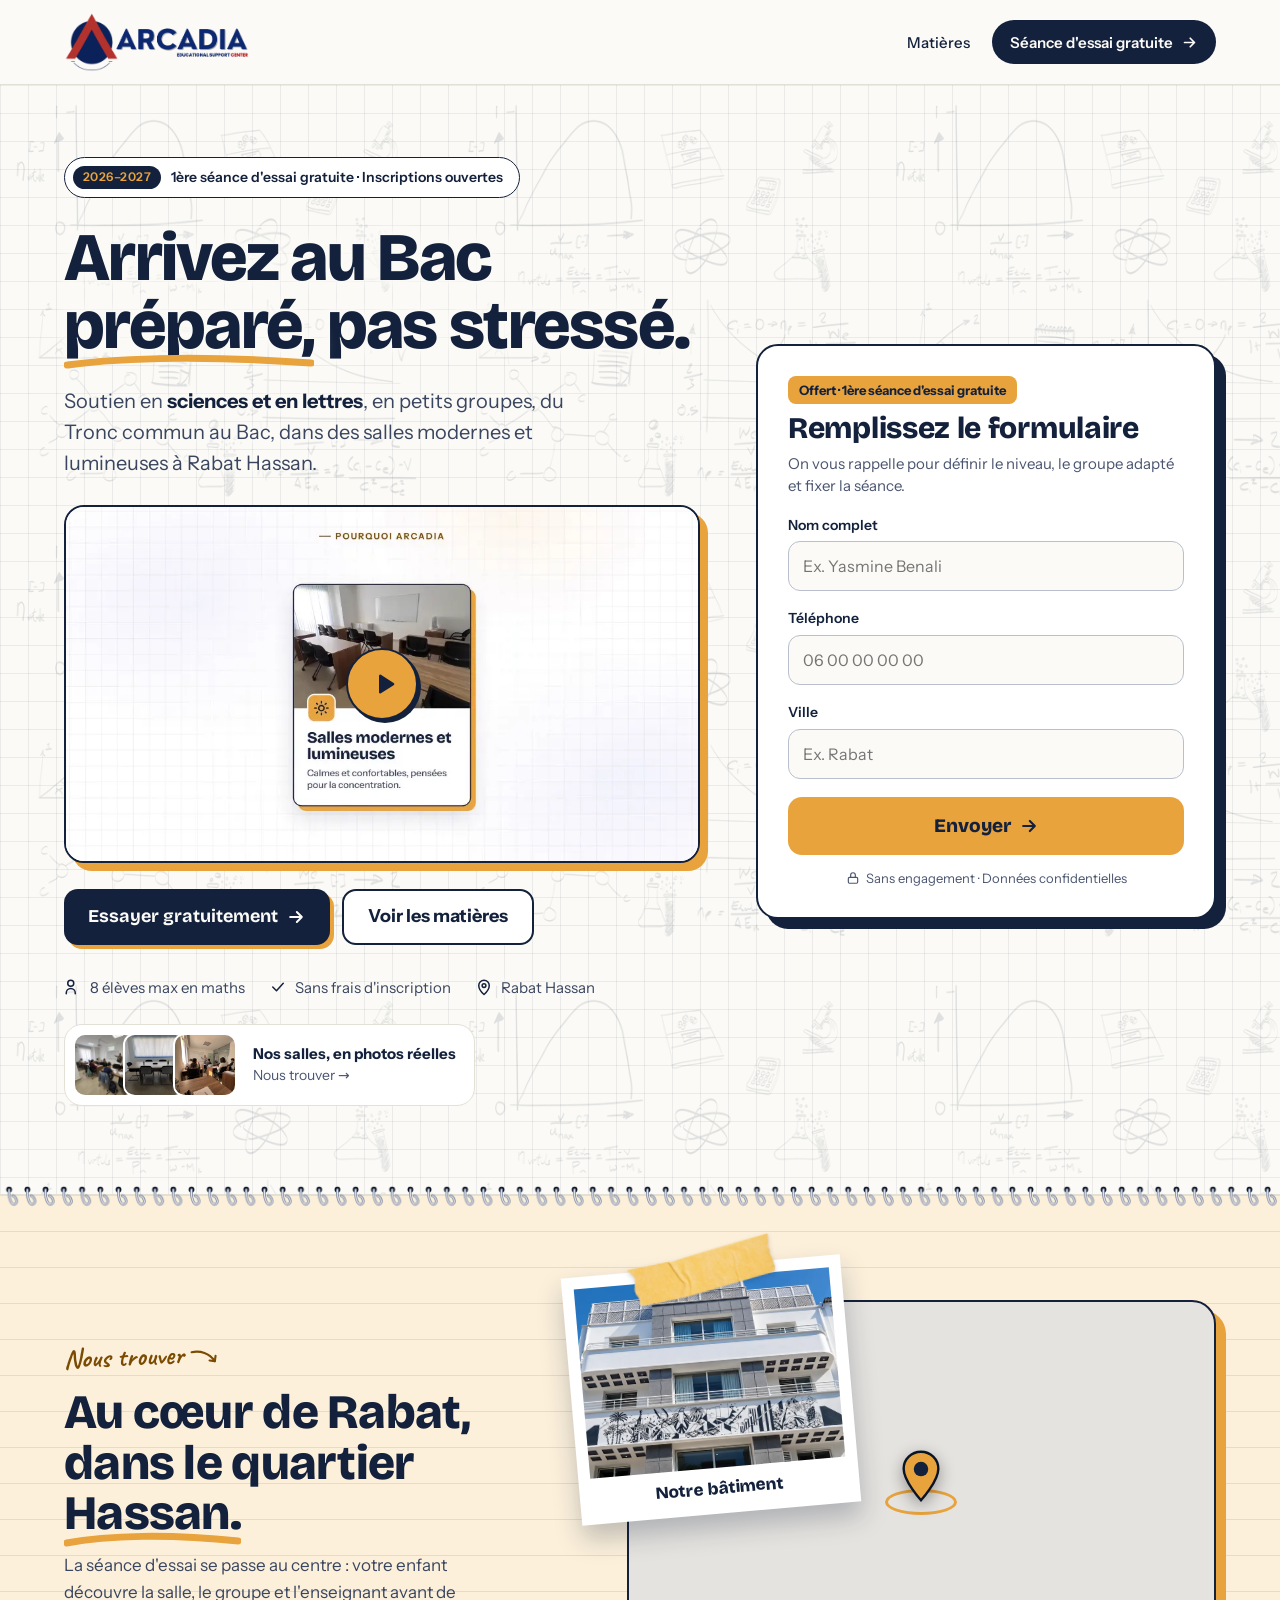
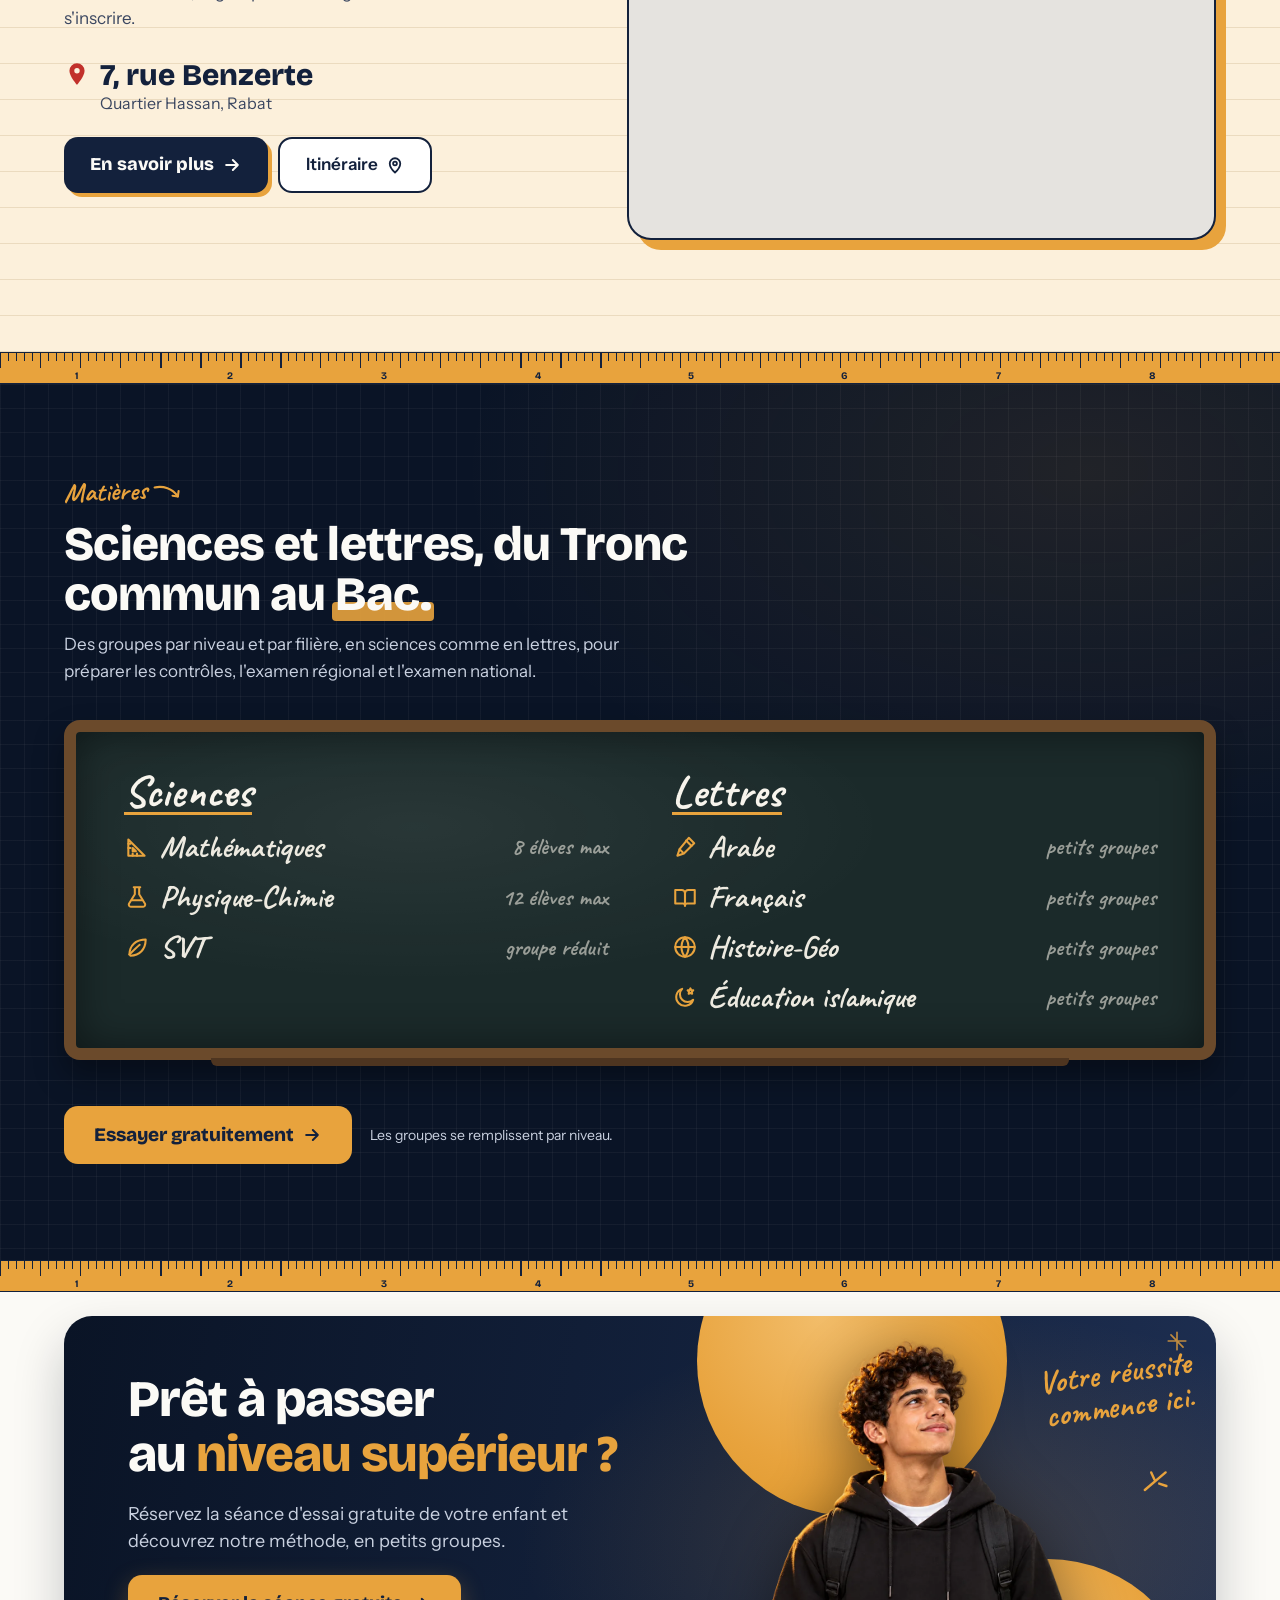
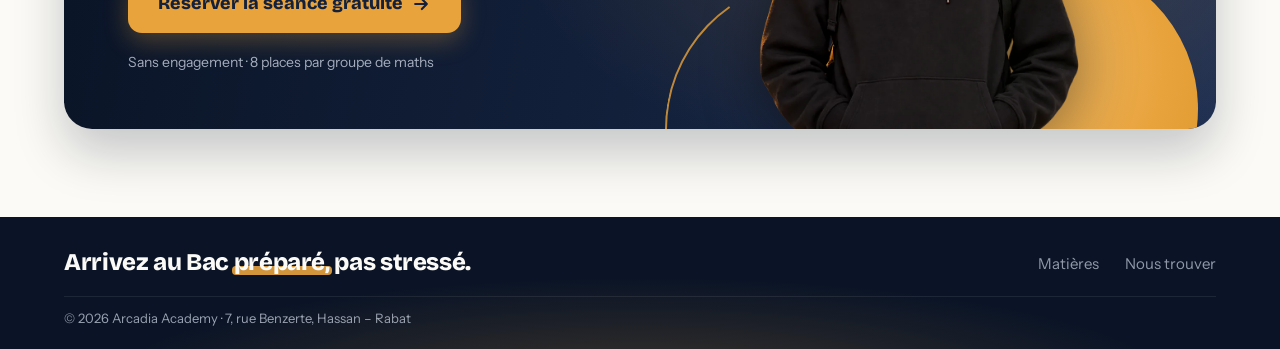
==== bac/index.html @ af4599b1 "Arcadia Academy landing pages (V1–V4 + merci), Coolify-ready - Static pages served by nginx (Dockerf" ====
<!DOCTYPE html>
<html lang="fr" data-version="v3">
<head>
<meta charset="utf-8">
<!-- GÉNÉRÉ par scripts/build-versions.cjs à partir de index.html — ne pas modifier ce fichier à la main. -->
<meta name="robots" content="noindex, follow">
<meta name="viewport" content="width=device-width, initial-scale=1, viewport-fit=cover">
<title>1ère séance d'essai gratuite – Arcadia Academy, soutien scolaire à Rabat Hassan · Bac</title>
<meta name="description" content="Maths, Physique-Chimie et SVT en petits groupes (8 élèves max en maths) dans des salles modernes à Rabat Hassan. Tronc commun, 1ère et 2ème Bac, sciences et lettres. Sans frais d'inscription. 1ère séance d'essai gratuite.">
<meta name="theme-color" content="#13213C">
<meta property="og:type" content="website">
<meta property="og:locale" content="fr_MA">
<meta property="og:site_name" content="Arcadia Academy">
<meta property="og:title" content="Arrivez au Bac préparé, pas stressé – Arcadia Academy Rabat">
<meta property="og:description" content="Petits groupes (8 élèves max en maths, 12 en physique), salles modernes et lumineuses, sans frais d'inscription. 1ère séance d'essai gratuite.">
<link rel="icon" type="image/png" sizes="32x32" href="../assets/img/favicon-32.png">
<link rel="icon" type="image/png" sizes="64x64" href="../assets/img/favicon.png">
<link rel="apple-touch-icon" href="../assets/img/apple-touch-icon.png">
<!-- Polices auto-hébergées (assets/fonts) : préchargées pour éviter le changement de police au premier affichage. -->
<link rel="preload" href="../assets/fonts/bricolage-grotesque.woff2" as="font" type="font/woff2" crossorigin>
<link rel="preload" href="../assets/fonts/instrument-sans.woff2" as="font" type="font/woff2" crossorigin>
<link rel="preconnect" href="https://connect.facebook.net">
<link rel="stylesheet" href="../assets/styles.css?v=0d6e765c">
<script src="../assets/config.js"></script>
<script src="../assets/tracking.js?v=a8ee02d3"></script>
</head>
<body class="has-sticky">
<!-- Meta Pixel (sans JavaScript) — le pixel JS est chargé par assets/tracking.js -->
<noscript><img height="1" width="1" style="display:none" alt="" src="https://www.facebook.com/tr?id=1120152330417815&amp;ev=PageView&amp;noscript=1"></noscript>

<!-- TOP BAR -->
<header class="site-header">
  <div class="container">
    <a class="brand" href="#top" aria-label="Arcadia Academy – haut de page">
      <img class="brand-lockup" src="../assets/img/logo-arcadia-esc.webp" alt="Arcadia – Educational Support Center" width="437" height="142" fetchpriority="high">
    </a>
    <nav class="site-nav" aria-label="Sections">
      <a class="nav-link" href="#matieres">Matières</a>
      <a class="nav-cta" href="#inscription">
        <span class="d-only">Séance d'essai gratuite</span><span class="m-only">Essai gratuit</span>
        <svg class="d-only" aria-hidden="true" width="17" height="17" viewBox="0 0 24 24" fill="none" stroke="currentColor" stroke-width="2.4" stroke-linecap="round" stroke-linejoin="round"><path d="M5 12h14M13 6l6 6-6 6"/></svg>
      </a>
    </nav>
  </div>
</header>

<main id="top">

<!-- HERO -->
<section class="hero grid-paper">

  <div class="container hero-inner">
    <div class="hero-copy">
      <span class="pill">
        <span class="pill-tag"><span class="d-only">2026–2027</span><span class="m-only">2026–27</span></span>
        <span>1ère séance d'essai gratuite<span class="d-only"> · Inscriptions ouvertes</span></span>
      </span>
      <h1>Arrivez au Bac <span class="underline">préparé,<svg aria-hidden="true" viewBox="0 0 200 16" preserveAspectRatio="none"><path d="M3 11 C 50 3, 120 2, 197 9" fill="none" stroke="#E8A33D" stroke-width="7" stroke-linecap="round"/></svg></span> <span class="nowrap">pas stressé.</span></h1>
      <p class="hero-lead"><span class="d-only">Soutien en <strong>sciences et en lettres</strong>, en petits groupes, du Tronc commun au Bac, dans des salles modernes et lumineuses à Rabat Hassan.</span><span class="m-only"><strong>Sciences et lettres</strong> en petits groupes, du Tronc commun au Bac, dans des salles modernes à Rabat Hassan.</span></p>

      <!-- VIDÉO DE PRÉSENTATION (VSL) — hébergée sur Wistia (média 93szc98pp0), suivi dans assets/video.js -->
      <!-- Aperçu léger : le lecteur Wistia ne se charge qu'après le chargement de la page ou au clic (assets/video.js). -->
      <div id="video" class="vsl-frame" data-wistia="93szc98pp0">
        <button type="button" class="vsl-facade" aria-label="Lire la vidéo de présentation">
          <img src="../assets/img/video-poster.webp" alt="" width="960" height="540" fetchpriority="high" decoding="async">
          <span class="vsl-play" aria-hidden="true"><svg width="30" height="30" viewBox="0 0 24 24" fill="currentColor"><path d="M8 5.5v13a1 1 0 0 0 1.5.9l10.2-6.5a1 1 0 0 0 0-1.8L9.5 4.6A1 1 0 0 0 8 5.5z"/></svg></span>
        </button>
      </div>

      <div class="hero-ctas">
        <a class="btn btn-navy" href="#inscription">Essayer gratuitement
          <svg aria-hidden="true" width="20" height="20" viewBox="0 0 24 24" fill="none" stroke="currentColor" stroke-width="2.4" stroke-linecap="round" stroke-linejoin="round"><path d="M5 12h14M13 6l6 6-6 6"/></svg>
        </a>
        <a class="btn btn-outline" href="#matieres">Voir les matières</a>
      </div>

      <div class="hero-meta d-only">
        <span><svg aria-hidden="true" width="18" height="18" viewBox="0 0 24 24" fill="none" stroke="#13213C" stroke-width="2" stroke-linecap="round" stroke-linejoin="round"><circle cx="9" cy="7" r="4"/><path d="M3 21v-1a6 6 0 0 1 12 0v1"/></svg><span>8 élèves max en maths</span></span>
        <span><svg aria-hidden="true" width="18" height="18" viewBox="0 0 24 24" fill="none" stroke="#13213C" stroke-width="2" stroke-linecap="round" stroke-linejoin="round"><path d="m5 12 5 5 9-10"/></svg>Sans frais d'inscription</span>
        <span><svg aria-hidden="true" width="18" height="18" viewBox="0 0 24 24" fill="none" stroke="#13213C" stroke-width="2" stroke-linecap="round" stroke-linejoin="round"><path d="M12 22s-7-6.2-7-12a7 7 0 0 1 14 0c0 5.8-7 12-7 12z"/><circle cx="12" cy="10" r="2.5"/></svg>Rabat Hassan</span>
      </div>

      <a class="hero-photos d-only" href="#adresse">
        <span class="hero-photos-row" aria-hidden="true">
          <img src="../assets/img/cours-tableau.webp" alt="" width="1024" height="1024" loading="lazy" decoding="async">
          <img src="../assets/img/salle-petit-groupe.webp" alt="" width="800" height="800" loading="lazy" decoding="async">
          <img src="../assets/img/cours-classe.webp" alt="" width="800" height="800" loading="lazy" decoding="async">
        </span>
        <span class="hero-photos-copy"><strong>Nos salles, en photos réelles</strong><span>Nous trouver →</span></span>
      </a>
    </div>

    <!-- FORM CARD -->
    <div id="inscription" class="form-card">
      <form class="lead-form" data-lead-form="hero" novalidate>
        <!-- ÉTAPE 1 — envoi webhook statut "partiel" -->
        <div class="form-step" data-step="1">
          <div class="form-head">
            <span class="offer-tag">Offert · 1ère séance d'essai gratuite</span>
            <h2>Remplissez le formulaire</h2>
            <p class="d-only">On vous rappelle pour définir le niveau, le groupe adapté et fixer la séance.</p>
          </div>

          <div class="field">
            <label for="f-nom">Nom complet</label>
            <input id="f-nom" name="nom" type="text" autocomplete="name" placeholder="Ex. Yasmine Benali" required aria-describedby="f-nom-err">
            <span class="field-error" id="f-nom-err" role="alert"></span>
          </div>
          <div class="field">
            <label for="f-tel">Téléphone</label>
            <input id="f-tel" name="telephone" type="tel" inputmode="tel" autocomplete="tel" placeholder="06 00 00 00 00" required aria-describedby="f-tel-err">
            <span class="field-error" id="f-tel-err" role="alert"></span>
          </div>
          <div class="field">
            <label for="f-ville">Ville</label>
            <input id="f-ville" name="ville" type="text" autocomplete="address-level2" list="villes" placeholder="Ex. Rabat" required aria-describedby="f-ville-err">
            <datalist id="villes"><option value="Rabat"><option value="Salé"><option value="Témara"><option value="Skhirat"><option value="Kénitra"></datalist>
            <span class="field-error" id="f-ville-err" role="alert"></span>
          </div>

          <div class="hp" aria-hidden="true">
            <label for="f-website">Ne pas remplir</label>
            <input id="f-website" name="website" type="text" tabindex="-1" autocomplete="off">
          </div>
        </div>

        <!-- ÉTAPE 2 — envoi webhook statut "total" puis page merci.
             Niveau → Filière (liste dans assets/form.js, FILIERES) → Matières. -->
        <div class="form-step" data-step="2" hidden>
          <div class="form-head">
            <div class="form-progress" aria-hidden="true"><span></span></div>
            <span class="offer-tag">Dernière étape</span>
            <h2 class="step2-title" tabindex="-1">Presque fini, <span data-lead-prenom></span>&nbsp;!</h2>
            <p>Niveau, filière et matières : on vous propose le bon groupe.</p>
          </div>

          <fieldset class="field">
            <legend>Niveau</legend>
            <div class="options">
              <label><input type="radio" name="niveau" value="T.Commun"><span>T.Commun</span></label>
              <label><input type="radio" name="niveau" value="1 Bac"><span>1 Bac</span></label>
              <label><input type="radio" name="niveau" value="2 Bac"><span>2 Bac</span></label>
              <label><input type="radio" name="niveau" value="Autre"><span>Autre</span></label>
            </div>
            <span class="field-error" data-error-for="niveau" role="alert"></span>
          </fieldset>

          <fieldset class="field" data-filiere-field hidden>
            <legend>Filière</legend>
            <div class="options" data-filieres></div>
            <span class="field-error" data-error-for="filiere" role="alert"></span>
          </fieldset>

          <fieldset class="field" data-matieres-field hidden>
            <legend>Matières d'intérêt <span class="legend-hint">(plusieurs choix possibles)</span></legend>
            <div class="savings" aria-live="polite">
              <p class="savings-t">Réduction<b aria-hidden="true"></b><span data-savings-label>Choisissez :</span></p>
              <div class="savings-bar" aria-hidden="true"><i></i><i></i><i></i><i></i></div>
              <p class="savings-hint" data-savings-hint>Plus vous choisissez de matières, plus la réduction est grande.</p>
            </div>
            <span class="chips-group">Matières scientifiques</span>
            <div class="subject-list">
              <label class="subject-row"><input type="checkbox" name="matieres" value="Mathématiques" data-cat="sci"><span class="subject-ico" style="--c:#3557C9"><svg aria-hidden="true" focusable="false"xmlns="http://www.w3.org/2000/svg"width="20"height="20"viewBox="0 0 24 24"fill="none"stroke="currentColor"stroke-width="1.8"stroke-linecap="round"stroke-linejoin="round"><path stroke="none" d="M0 0h24v24H0z" fill="none"/><path d="M3 19a2 2 0 0 0 2 2c2 0 2 -4 3 -9s1 -9 3 -9a2 2 0 0 1 2 2" /><path d="M5 12h6" /><path d="M15 12l6 6" /><path d="M15 18l6 -6" /></svg></span><span class="subject-name">Mathématiques</span><span class="subject-box" aria-hidden="true"></span></label>
              <label class="subject-row"><input type="checkbox" name="matieres" value="Physique-chimie" data-cat="sci"><span class="subject-ico" style="--c:#C27612"><svg aria-hidden="true" focusable="false"xmlns="http://www.w3.org/2000/svg"width="20"height="20"viewBox="0 0 24 24"fill="none"stroke="currentColor"stroke-width="1.8"stroke-linecap="round"stroke-linejoin="round"><path stroke="none" d="M0 0h24v24H0z" fill="none"/><path d="M12 12v.01" /><path d="M19.071 4.929c-1.562 -1.562 -6 .337 -9.9 4.243c-3.905 3.905 -5.804 8.337 -4.242 9.9c1.562 1.561 6 -.338 9.9 -4.244c3.905 -3.905 5.804 -8.337 4.242 -9.9" /><path d="M4.929 4.929c-1.562 1.562 .337 6 4.243 9.9c3.905 3.905 8.337 5.804 9.9 4.242c1.561 -1.562 -.338 -6 -4.244 -9.9c-3.905 -3.905 -8.337 -5.804 -9.9 -4.242" /></svg></span><span class="subject-name">Physique-chimie</span><span class="subject-box" aria-hidden="true"></span></label>
              <label class="subject-row"><input type="checkbox" name="matieres" value="SVT" data-cat="sci"><span class="subject-ico" style="--c:#2C7A4B"><svg aria-hidden="true" focusable="false"xmlns="http://www.w3.org/2000/svg"width="20"height="20"viewBox="0 0 24 24"fill="none"stroke="currentColor"stroke-width="1.8"stroke-linecap="round"stroke-linejoin="round"><path stroke="none" d="M0 0h24v24H0z" fill="none"/><path d="M5 21h14" /><path d="M6 18h2" /><path d="M7 18v3" /><path d="M9 11l3 3l6 -6l-3 -3z" /><path d="M10.5 12.5l-1.5 1.5" /><path d="M17 3l3 3" /><path d="M12 21a6 6 0 0 0 3.715 -10.712" /></svg></span><span class="subject-name">SVT</span><span class="subject-box" aria-hidden="true"></span></label>
            </div>
            <span class="chips-group">Matières littéraires</span>
            <div class="subject-list">
              <label class="subject-row"><input type="checkbox" name="matieres" value="Arabe" data-cat="lit"><span class="subject-ico" style="--c:#8A4FB0"><svg aria-hidden="true" focusable="false"xmlns="http://www.w3.org/2000/svg"width="20"height="20"viewBox="0 0 24 24"fill="none"stroke="currentColor"stroke-width="1.8"stroke-linecap="round"stroke-linejoin="round"><path stroke="none" d="M0 0h24v24H0z" fill="none"/><path d="M3 19a9 9 0 0 1 9 0a9 9 0 0 1 9 0" /><path d="M3 6a9 9 0 0 1 9 0a9 9 0 0 1 9 0" /><path d="M3 6l0 13" /><path d="M12 6l0 13" /><path d="M21 6l0 13" /></svg></span><span class="subject-name">Arabe</span><span class="subject-box" aria-hidden="true"></span></label>
              <label class="subject-row"><input type="checkbox" name="matieres" value="Français" data-cat="lit"><span class="subject-ico" style="--c:#4E56C2"><svg aria-hidden="true" focusable="false"xmlns="http://www.w3.org/2000/svg"width="20"height="20"viewBox="0 0 24 24"fill="none"stroke="currentColor"stroke-width="1.8"stroke-linecap="round"stroke-linejoin="round"><path stroke="none" d="M0 0h24v24H0z" fill="none"/><path d="M6 10h2a2 2 0 0 1 2 2v5h-3a2 2 0 1 1 0 -4h3" /><path d="M14 7v10" /><path d="M14 10m0 2a2 2 0 0 1 2 -2h1a2 2 0 0 1 2 2v3a2 2 0 0 1 -2 2h-1a2 2 0 0 1 -2 -2z" /></svg></span><span class="subject-name">Français</span><span class="subject-box" aria-hidden="true"></span></label>
              <label class="subject-row"><input type="checkbox" name="matieres" value="Histoire-Géographie" data-cat="lit"><span class="subject-ico" style="--c:#B4532F"><svg aria-hidden="true" focusable="false"xmlns="http://www.w3.org/2000/svg"width="20"height="20"viewBox="0 0 24 24"fill="none"stroke="currentColor"stroke-width="1.8"stroke-linecap="round"stroke-linejoin="round"><path stroke="none" d="M0 0h24v24H0z" fill="none"/><path d="M3 12a9 9 0 1 0 18 0a9 9 0 0 0 -18 0" /><path d="M3.6 9h16.8" /><path d="M3.6 15h16.8" /><path d="M11.5 3a17 17 0 0 0 0 18" /><path d="M12.5 3a17 17 0 0 1 0 18" /></svg></span><span class="subject-name">Histoire-Géographie</span><span class="subject-box" aria-hidden="true"></span></label>
              <label class="subject-row"><input type="checkbox" name="matieres" value="Éducation islamique" data-cat="lit"><span class="subject-ico" style="--c:#1F7A70"><svg aria-hidden="true" focusable="false"xmlns="http://www.w3.org/2000/svg"width="20"height="20"viewBox="0 0 24 24"fill="none"stroke="currentColor"stroke-width="1.8"stroke-linecap="round"stroke-linejoin="round"><path stroke="none" d="M0 0h24v24H0z" fill="none"/><path d="M3 21h7v-2a2 2 0 1 1 4 0v2h7" /><path d="M4 21v-10" /><path d="M20 21v-10" /><path d="M4 16h3v-3h10v3h3" /><path d="M17 13a5 5 0 0 0 -10 0" /><path d="M21 10.5c0 -.329 -.077 -.653 -.224 -.947l-.776 -1.553l-.776 1.553a2.118 2.118 0 0 0 -.224 .947a.5 .5 0 0 0 .5 .5h1a.5 .5 0 0 0 .5 -.5z" /><path d="M5 10.5c0 -.329 -.077 -.653 -.224 -.947l-.776 -1.553l-.776 1.553a2.118 2.118 0 0 0 -.224 .947a.5 .5 0 0 0 .5 .5h1a.5 .5 0 0 0 .5 -.5z" /><path d="M12 2a2 2 0 1 0 2 2" /><path d="M12 6v2" /></svg></span><span class="subject-name">Éducation islamique</span><span class="subject-box" aria-hidden="true"></span></label>
            </div>
            <span class="field-error" data-error-for="matieres" role="alert"></span>
          </fieldset>
        </div>

        <div class="form-alert" role="alert" hidden>
          <p class="form-alert-msg"></p>
        </div>

        <button type="submit" class="btn btn-accent form-submit"><span class="form-submit-label">Envoyer</span>
          <svg class="arrow" aria-hidden="true" width="20" height="20" viewBox="0 0 24 24" fill="none" stroke="currentColor" stroke-width="2.6" stroke-linecap="round" stroke-linejoin="round"><path d="M5 12h14M13 6l6 6-6 6"/></svg>
          <span class="spinner" aria-hidden="true"></span>
        </button>
        <p class="form-note"><svg aria-hidden="true" width="14" height="14" viewBox="0 0 24 24" fill="none" stroke="currentColor" stroke-width="2" stroke-linecap="round" stroke-linejoin="round"><rect x="4" y="11" width="16" height="10" rx="2"/><path d="M8 11V7a4 4 0 0 1 8 0v4"/></svg>Sans engagement · Données confidentielles</p>
        <button type="button" class="form-back" hidden>← Modifier mes informations</button>
      </form>
    </div>
  </div>
</section>

<!-- SÉPARATEUR — reliure de cahier à spirale, à cheval entre le hero et les chiffres -->
<div class="spiral-sep" aria-hidden="true">
  <svg viewBox="0 0 1440 28" preserveAspectRatio="xMinYMid slice" focusable="false">
    <defs>
      <pattern id="spiral-ring" width="48" height="72" patternUnits="userSpaceOnUse" patternTransform="scale(.38)">
        <circle cx="24" cy="20" r="7.5" fill="#0A1426"/>
        <path d="M24 20 C 22 44, 30 62, 40 58 C 47 55, 44 40, 34 36" fill="none" stroke="#7D879C" stroke-width="7" stroke-linecap="round"/>
        <path d="M24 20 C 22 44, 30 62, 40 58 C 47 55, 44 40, 34 36" fill="none" stroke="#E3E6EE" stroke-width="2.6" stroke-linecap="round"/>
      </pattern>
    </defs>
    <rect width="1440" height="28" fill="url(#spiral-ring)"/>
  </svg>
</div>

<!-- NOUS TROUVER — carte (non cliquable) + photo du bâtiment en polaroid scotché, après le carrousel -->
<section id="adresse" class="find find-lined" aria-labelledby="find-title">
  <div class="container find-inner">
    <div class="find-head">
      <span class="eyebrow">Nous trouver</span>
      <h2 id="find-title" class="section-title">Au cœur de Rabat, dans le quartier <span class="underline">Hassan.<svg aria-hidden="true" viewBox="0 0 200 16" preserveAspectRatio="none"><path d="M3 11 C 50 3, 120 2, 197 9" fill="none" stroke="#E8A33D" stroke-width="7" stroke-linecap="round"/></svg></span></h2>
      <p class="find-intro">La séance d'essai se passe au centre : votre enfant découvre la salle, le groupe et l'enseignant avant de s'inscrire.</p>
    </div>

    <div class="find-visual">
      <figure class="find-pola">
        <span class="find-tape" aria-hidden="true"></span>
        <img src="../assets/img/facade-arcadia-800.webp" alt="Le bâtiment d'Arcadia Academy, 7 rue Benzerte à Rabat Hassan" width="800" height="470" loading="lazy" decoding="async">
        <figcaption>Notre bâtiment</figcaption>
      </figure>
      <div class="find-map">
        <iframe title="Carte : Arcadia Academy, 7 rue Benzerte, Hassan, Rabat" src="https://maps.google.com/maps?q=7%20Rue%20Benzerte%2C%20Hassan%2C%20Rabat%2C%20Maroc&amp;z=16&amp;output=embed" loading="lazy" referrerpolicy="no-referrer-when-downgrade" tabindex="-1" aria-hidden="true"></iframe>
        <span class="find-ring" aria-hidden="true"></span>
        <svg class="find-pin" viewBox="0 0 24 30" aria-hidden="true"><path d="M12 1C6.5 1 2 5.3 2 10.8 2 18 12 29 12 29s10-11 10-18.2C22 5.3 17.5 1 12 1z" fill="#E8A33D" stroke="#0A1426" stroke-width="1.4"/><circle cx="12" cy="11" r="4.2" fill="#13213C"/></svg>
      </div>
    </div>

    <div class="find-info">
      <p class="find-addr">
        <svg aria-hidden="true" width="26" height="26" viewBox="0 0 24 24" fill="#C2312B"><path d="M12 2a7 7 0 0 0-7 7c0 5.2 7 13 7 13s7-7.8 7-13a7 7 0 0 0-7-7zm0 9.5A2.5 2.5 0 1 1 12 6.5a2.5 2.5 0 0 1 0 5z"/></svg>
        <span><strong>7, rue Benzerte</strong>Quartier Hassan, Rabat</span>
      </p>
      <div class="find-btns">
        <a class="btn btn-navy" href="#inscription" data-cta="adresse">En savoir plus
          <svg aria-hidden="true" width="20" height="20" viewBox="0 0 24 24" fill="none" stroke="currentColor" stroke-width="2.4" stroke-linecap="round" stroke-linejoin="round"><path d="M5 12h14M13 6l6 6-6 6"/></svg>
        </a>
        <a class="btn btn-outline" href="#inscription" data-cta="itineraire">Itinéraire
          <svg aria-hidden="true" width="18" height="18" viewBox="0 0 24 24" fill="none" stroke="currentColor" stroke-width="2.4" stroke-linecap="round" stroke-linejoin="round"><path d="M12 22s-7-6.2-7-12a7 7 0 0 1 14 0c0 5.8-7 12-7 12z"/><circle cx="12" cy="10" r="2.5"/></svg>
        </a>
      </div>
    </div>
  </div>
</section>

<!-- SÉPARATEUR — règle graduée (1 → 8, clin d'œil aux 8 élèves max), entre « Nous trouver » et « Matières » -->
<div class="ruler-sep" aria-hidden="true"><span style="left:6%">1</span><span style="left:18%">2</span><span style="left:30%">3</span><span style="left:42%">4</span><span style="left:54%">5</span><span style="left:66%">6</span><span style="left:78%">7</span><span style="left:90%">8</span></div>

<!-- MATIÈRES — fond nuit, les matières écrites à la craie sur un tableau noir (sciences à gauche, lettres à droite) -->
<section id="matieres" class="mat" aria-labelledby="mat-title">
  <div class="container mat-in">
    <div class="mat-head">
      <span class="eyebrow">Matières</span>
      <h2 id="mat-title" class="section-title">Sciences et lettres, du Tronc commun au <span class="mat-mark">Bac.</span></h2>
      <p class="mat-intro">Des groupes par niveau et par filière, en sciences comme en lettres, pour préparer les contrôles, l'examen régional et l'examen national.</p>
    </div>
    <div class="mat-board">
      <div class="mat-cols">
        <div>
          <h3>Sciences</h3>
          <ul><li><svg viewBox="0 0 24 24" fill="none" stroke="currentColor" stroke-width="1.9" stroke-linecap="round" stroke-linejoin="round" aria-hidden="true"><path d="M4 20V5l15 15H4z"/><path d="M8 16v-3l3 3H8z"/><path d="M4 9h2M4 13h2M8 20v-2M12 20v-2"/></svg><span>Mathématiques</span><small>8 élèves max</small></li><li><svg viewBox="0 0 24 24" fill="none" stroke="currentColor" stroke-width="1.9" stroke-linecap="round" stroke-linejoin="round" aria-hidden="true"><path d="M9 3h6M10 3v6.5L4.6 18.2A2 2 0 0 0 6.3 21h11.4a2 2 0 0 0 1.7-2.8L14 9.5V3"/><path d="M7.2 15h9.6"/></svg><span>Physique-Chimie</span><small>12 élèves max</small></li><li><svg viewBox="0 0 24 24" fill="none" stroke="currentColor" stroke-width="1.9" stroke-linecap="round" stroke-linejoin="round" aria-hidden="true"><path d="M5 19c0-8.3 5.8-14 15-14 0 9.2-5.7 15-14 15"/><path d="M5 19c3-3 6.5-6.5 9.5-9"/></svg><span>SVT</span><small>groupe réduit</small></li></ul>
        </div>
        <div>
          <h3>Lettres</h3>
          <ul><li><svg viewBox="0 0 24 24" fill="none" stroke="currentColor" stroke-width="1.9" stroke-linecap="round" stroke-linejoin="round" aria-hidden="true"><path d="M15.5 3.5 20.5 8.5 11 18l-6 2 2-6z"/><path d="m13 6 5 5"/><path d="M7 14l3 3"/></svg><span>Arabe</span><small>petits groupes</small></li><li><svg viewBox="0 0 24 24" fill="none" stroke="currentColor" stroke-width="1.9" stroke-linecap="round" stroke-linejoin="round" aria-hidden="true"><path d="M3 5.5h6a3 3 0 0 1 3 3V20a2 2 0 0 0-2-2H3z"/><path d="M21 5.5h-6a3 3 0 0 0-3 3V20a2 2 0 0 1 2-2h7z"/></svg><span>Français</span><small>petits groupes</small></li><li><svg viewBox="0 0 24 24" fill="none" stroke="currentColor" stroke-width="1.9" stroke-linecap="round" stroke-linejoin="round" aria-hidden="true"><circle cx="12" cy="12" r="9"/><path d="M3 12h18"/><path d="M12 3a14 14 0 0 1 0 18 14 14 0 0 1 0-18z"/></svg><span>Histoire-Géo</span><small>petits groupes</small></li><li><svg viewBox="0 0 24 24" fill="none" stroke="currentColor" stroke-width="1.9" stroke-linecap="round" stroke-linejoin="round" aria-hidden="true"><path d="M19.5 14.6A8 8 0 1 1 9.4 4.5a6.3 6.3 0 0 0 10.1 10.1z"/><path d="m17 4 .8 1.7 1.8.2-1.3 1.3.3 1.8-1.6-.9-1.6.9.3-1.8-1.3-1.3 1.8-.2z"/></svg><span>Éducation islamique</span><small>petits groupes</small></li></ul>
        </div>
      </div>
    </div>
    <div class="mat-cta">
      <a class="btn btn-accent" href="#inscription" data-cta="matieres">Essayer gratuitement
        <svg aria-hidden="true" width="20" height="20" viewBox="0 0 24 24" fill="none" stroke="currentColor" stroke-width="2.4" stroke-linecap="round" stroke-linejoin="round"><path d="M5 12h14M13 6l6 6-6 6"/></svg>
      </a>
      <small>Les groupes se remplissent par niveau.</small>
    </div>
  </div>
</section>

<!-- SÉPARATEUR — règle graduée, entre « Matières » et « Une élève concentrée » -->
<div class="ruler-sep" aria-hidden="true"><span style="left:6%">1</span><span style="left:18%">2</span><span style="left:30%">3</span><span style="left:42%">4</span><span style="left:54%">5</span><span style="left:66%">6</span><span style="left:78%">7</span><span style="left:90%">8</span></div>

<!-- FINAL CTA — bannière noire + or, élève détouré (classe final-cta gardée : form.js masque la barre mobile ici) -->
<section class="final-cta" aria-labelledby="final-title">
  <div class="container">
    <div class="cta-card">
      <div class="cta-copy">
        <h2 id="final-title">Prêt à passer<br>au <span>niveau supérieur ?</span></h2>
        <p>Réservez la séance d'essai gratuite de votre enfant et découvrez notre méthode, en petits groupes.</p>
        <a class="btn cta-btn" href="#inscription" data-cta="final">Réserver la séance gratuite
          <svg aria-hidden="true" width="20" height="20" viewBox="0 0 24 24" fill="none" stroke="currentColor" stroke-width="2.6" stroke-linecap="round" stroke-linejoin="round"><path d="M5 12h14M13 6l6 6-6 6"/></svg>
        </a>
        <span class="cta-note">Sans engagement · 8 places par groupe de maths</span>
      </div>
      <div class="cta-visual" aria-hidden="true">
        <span class="cta-blob cta-blob--1"></span>
        <span class="cta-blob cta-blob--2"></span>
        <span class="cta-ring"></span>
        <img class="cta-student" src="../assets/img/eleve-cta.webp" alt="" width="800" height="960" loading="lazy" decoding="async">
        <p class="cta-hand">Votre réussite<br>commence ici.</p>
        <svg class="cta-doodle cta-doodle--1" viewBox="0 0 40 40"><path d="M6 30 L 32 8 M14 8 l 4 9 M24 22 l 9 3" fill="none" stroke="currentColor" stroke-width="3" stroke-linecap="round"/></svg>
        <svg class="cta-doodle cta-doodle--2" viewBox="0 0 40 40"><path d="M20 4 v 32 M4 20 h 32 M9 9 l 22 22" fill="none" stroke="currentColor" stroke-width="3" stroke-linecap="round"/></svg>
      </div>
    </div>
  </div>
</section>

</main>

<!-- FOOTER — halo ambre + slogan (la page merci garde son propre footer .site-footer) -->
<footer class="footer-halo">
  <div class="container footer-halo-in">
    <div class="footer-halo-top">
      <p class="footer-halo-slogan">Arrivez au Bac <span class="footer-halo-mark">préparé,</span> pas stressé.</p>
    <nav class="footer-halo-links" aria-label="Pied de page">
      <a href="#matieres">Matières</a>
      <a href="#adresse">Nous trouver</a>
    </nav>
    </div>
    <p class="footer-halo-legal">© 2026 Arcadia Academy · 7, rue Benzerte, Hassan – Rabat</p>
  </div>
</footer>

<!-- MOBILE STICKY CTA -->
<nav class="sticky-cta" aria-label="Réservation rapide">
  <a class="btn btn-accent" href="#inscription">Séance d'essai gratuite
    <svg aria-hidden="true" width="18" height="18" viewBox="0 0 24 24" fill="none" stroke="currentColor" stroke-width="2.6" stroke-linecap="round" stroke-linejoin="round"><path d="M5 12h14M13 6l6 6-6 6"/></svg>
  </a></nav>

<script src="../assets/testimonials.js?v=347a7732" defer></script>
<script src="../assets/form.js?v=a0471a9f" defer></script>
<script src="../assets/video.js?v=3052c77f" defer></script>
</body>
</html>
---- assets/styles.css ----
/* Arcadia Academy – landing page ads
   Mobile-first (design 390px) → desktop (design 1440px) at 860px. */

/* Polices auto-hébergées (sous-ensemble latin, polices variables) : pas de requête vers Google Fonts.
   Caveat : uniquement les lettres utilisées sur la page. */
@font-face { font-family: 'Bricolage Grotesque'; font-style: normal; font-weight: 200 800; font-display: swap; src: url("fonts/bricolage-grotesque.woff2") format('woff2'); unicode-range: U+0000-00FF, U+0131, U+0152-0153, U+02BB-02BC, U+02C6, U+02DA, U+02DC, U+0304, U+0308, U+0329, U+2000-206F, U+20AC, U+2122, U+2191, U+2193, U+2212, U+2215, U+FEFF, U+FFFD; }
@font-face { font-family: 'Instrument Sans'; font-style: normal; font-weight: 400 700; font-display: swap; src: url("fonts/instrument-sans.woff2") format('woff2'); unicode-range: U+0000-00FF, U+0131, U+0152-0153, U+02BB-02BC, U+02C6, U+02DA, U+02DC, U+0304, U+0308, U+0329, U+2000-206F, U+20AC, U+2122, U+2191, U+2193, U+2212, U+2215, U+FEFF, U+FFFD; }
@font-face { font-family: 'Caveat'; font-style: normal; font-weight: 700; font-display: swap; src: url("fonts/caveat-700.woff2") format('woff2'); unicode-range: U+20, U+27, U+2c-2e, U+31-32, U+38, U+41-49, U+4c-51, U+53-54, U+56, U+61-69, U+6c-76, U+78-7a, U+c0-c1, U+c7-c9, U+cc-cd, U+d2-d3, U+e0-e1, U+e7-e9, U+ec-ed, U+f2-f3, U+f9-fa, U+fd, U+2713, U+2717; }

:root {
  --navy: #13213C;
  --navy-deep: #0A1426;
  --navy-soft: #1E2F52;
  --paper: #FBFAF6;
  --sand: #F1EFE8;
  --line: #E3E0D6;
  --line-strong: #B9BFCC;
  --ink-2: #3A4660;
  --ink-3: #4A5570;
  --on-dark-2: #C9D1E0;
  --eyebrow: #7A4B00;
  --accent: #E8A33D;
  --maths: #3557C9;
  --svt: #2C7A4B;
  --error: #B42318;
  --display: 'Bricolage Grotesque', system-ui, sans-serif;
  --body: 'Instrument Sans', system-ui, sans-serif;
}

*, *::before, *::after { box-sizing: border-box; }
html { scroll-behavior: smooth; scroll-padding-top: 76px; -webkit-text-size-adjust: 100%; }
body { margin: 0; background: var(--paper); color: var(--navy); font-family: var(--body); line-height: 1.4; }
img, svg, iframe { display: block; max-width: 100%; }
a { color: var(--navy); }
a:hover { color: var(--navy-deep); }
input:focus, button:focus-visible, a:focus-visible, summary:focus-visible { outline: 3px solid var(--accent); outline-offset: 2px; }
h1, h2, h3 { margin: 0; font-family: var(--display); font-weight: 800; }
p { margin: 0; }
.nowrap { white-space: nowrap; }
.sr-only { position: absolute; width: 1px; height: 1px; padding: 0; margin: -1px; overflow: hidden; clip: rect(0 0 0 0); white-space: nowrap; border: 0; }

.container { max-width: 1200px; margin: 0 auto; padding-left: 16px; padding-right: 16px; }


.grid-paper { background-color: var(--paper); background-image: linear-gradient(rgba(19,33,60,.07) 1px, transparent 1px), linear-gradient(90deg, rgba(19,33,60,.07) 1px, transparent 1px); background-size: 24px 24px; }
.grid-dark { background-color: var(--navy); color: var(--paper); background-image: linear-gradient(rgba(251,250,246,.06) 1px, transparent 1px), linear-gradient(90deg, rgba(251,250,246,.06) 1px, transparent 1px); background-size: 24px 24px; }

/* Sur-titre : écrit à la main (Caveat) avec une petite flèche vers le titre */
.eyebrow { display: inline-flex; align-items: center; gap: 6px; width: fit-content; font-family: 'Caveat', cursive; font-size: 24px; font-weight: 700; line-height: 1; letter-spacing: 0; text-transform: none; color: var(--eyebrow); transform: rotate(-2deg); transform-origin: left center; }
.eyebrow::after { content: ""; flex: 0 0 auto; width: 30px; height: 18px; margin-top: 4px; background: currentColor; -webkit-mask: url("data:image/svg+xml,%3Csvg xmlns='http://www.w3.org/2000/svg' viewBox='0 0 34 20' fill='none' stroke='%23000' stroke-width='2.4' stroke-linecap='round' stroke-linejoin='round'%3E%3Cpath d='M2 4 C 12 2, 22 6, 28 15'/%3E%3Cpath d='M28 15 l -6 -1 M28 15 l 1 -6'/%3E%3C/svg%3E") center / contain no-repeat; mask: url("data:image/svg+xml,%3Csvg xmlns='http://www.w3.org/2000/svg' viewBox='0 0 34 20' fill='none' stroke='%23000' stroke-width='2.4' stroke-linecap='round' stroke-linejoin='round'%3E%3Cpath d='M2 4 C 12 2, 22 6, 28 15'/%3E%3Cpath d='M28 15 l -6 -1 M28 15 l 1 -6'/%3E%3C/svg%3E") center / contain no-repeat; }
.section-title { font-size: 31px; line-height: 1.05; letter-spacing: -.015em; }

/* ── Buttons ─────────────────────────────────────────── */
.btn { display: inline-flex; align-items: center; justify-content: center; gap: 8px; min-height: 56px; padding: 0 24px; border-radius: 14px; text-decoration: none; font-family: var(--display); font-weight: 800; font-size: 18px; border: 0; cursor: pointer; }
.btn-accent { background: var(--accent); color: var(--navy); }
.btn-accent:hover { color: var(--navy); filter: brightness(1.04); }
.btn-navy { background: var(--navy); color: var(--paper); box-shadow: 4px 4px 0 var(--accent); }
.btn-navy:hover { color: var(--paper); }
.btn-outline { background: #fff; color: var(--navy); border: 2px solid var(--navy); font-family: var(--body); font-weight: 600; font-size: 17px; }
.btn-outline-light { background: transparent; color: var(--paper); border: 2px solid var(--paper); font-family: var(--body); font-weight: 600; font-size: 18px; }
.btn-outline-light:hover { color: var(--paper); }

/* ── Header ──────────────────────────────────────────── */
.site-header { position: sticky; top: 0; z-index: 10; background: rgba(251,250,246,.95); -webkit-backdrop-filter: blur(8px); backdrop-filter: blur(8px); border-bottom: 1px solid var(--line); }
.site-header .container { display: flex; align-items: center; justify-content: space-between; gap: 12px; padding-top: 10px; padding-bottom: 10px; }
.brand { display: flex; align-items: center; gap: 10px; text-decoration: none; }
.brand-lockup { height: 48px; width: auto; display: block; }
.site-nav { display: flex; align-items: center; gap: 4px 22px; font-size: 15px; font-weight: 500; }
.site-nav a { text-decoration: none; padding: 10px 0; }
.site-nav .nav-link { display: none; }
.nav-cta { display: inline-flex !important; align-items: center; gap: 8px; min-height: 44px; padding: 0 16px !important; border-radius: 999px; background: var(--navy); color: var(--paper) !important; font-weight: 600; font-size: 14px; }

/* ── Hero ────────────────────────────────────────────── */
.hero { position: relative; overflow: hidden; border-bottom: 1px solid var(--line); }
/* Hand-drawn science doodles behind the hero (both pages). Opacity is set here. */
.hero::before, .thanks::before { content: ""; position: absolute; inset: 0; pointer-events: none; background: url("img/doodles.webp") repeat 0 0 / 300px 300px; opacity: .13; }
/* Paper-coloured halo around hero text: hides the doodles only where they cross the letters. */
.hero h1, .hero-lead, .hero-meta { text-shadow: 0 0 2px var(--paper), 0 0 4px var(--paper), 0 0 6px var(--paper), 0 0 10px var(--paper), 0 0 14px var(--paper); }
.hero h1 { text-shadow: 0 0 3px var(--paper), 0 0 6px var(--paper), 0 0 10px var(--paper), 0 0 16px var(--paper), 0 0 22px var(--paper); }
.hero-inner { position: relative; padding-top: 28px; padding-bottom: 36px; display: flex; flex-wrap: wrap; gap: 24px; align-items: center; }
.hero-copy { flex: 1 1 500px; min-width: 0; display: flex; flex-direction: column; gap: 18px; }
.pill { align-self: flex-start; display: inline-flex; align-items: center; gap: 8px; padding: 6px 12px 6px 6px; border-radius: 999px; background: #fff; border: 1.5px solid var(--navy); font-size: 13px; font-weight: 600; }
.pill-tag { padding: 2px 8px; border-radius: 999px; background: var(--navy); color: var(--accent); font-size: 11px; letter-spacing: .04em; }
.hero h1 { font-size: 40px; line-height: 1; letter-spacing: -.025em; }
.underline { position: relative; white-space: nowrap; display: inline-block; }
.underline svg { position: absolute; left: 0; bottom: -8px; width: 100%; height: 12px; }
.hero-lead { font-size: 17px; line-height: 1.5; color: var(--ink-2); max-width: 540px; }
.hero-lead strong { color: var(--navy); }
.hero-ctas { display: none; flex-wrap: wrap; gap: 12px; }
.hero-meta { display: flex; flex-wrap: wrap; gap: 8px 16px; font-size: 14px; color: var(--ink-2); }
.hero-meta > span { display: inline-flex; align-items: center; gap: 6px; }

/* ── Lead form ───────────────────────────────────────── */
.form-card { flex: 1 1 380px; min-width: 0; width: 100%; background: #fff; border: 2px solid var(--navy); border-radius: 20px; box-shadow: 6px 6px 0 var(--navy); padding: 20px; }
.lead-form { display: flex; flex-direction: column; gap: 16px; }
.form-head { display: flex; flex-direction: column; gap: 6px; }
.offer-tag { align-self: flex-start; padding: 4px 9px; border-radius: 7px; background: var(--accent); color: var(--navy); font-size: 12px; font-weight: 700; }
.form-head h2 { font-size: clamp(19px, 6vw, 26px); line-height: 1.1; letter-spacing: -.01em; white-space: nowrap; }
.form-head p { font-size: 14px; line-height: 1.5; color: var(--ink-3); }
.field { display: flex; flex-direction: column; gap: 6px; }
.field label, .field legend { font-size: 14px; font-weight: 600; }
.field input { min-height: 50px; padding: 0 14px; border: 1.5px solid var(--line-strong); border-radius: 12px; font-size: 16px; font-family: inherit; color: var(--navy); background: var(--paper); width: 100%; }
.field input[aria-invalid="true"] { border-color: var(--error); background: #FEF3F2; }
.field-error { font-size: 13px; color: var(--error); font-weight: 500; }
.field-error:empty { display: none; }
fieldset.field { margin: 0; padding: 0; border: 0; min-width: 0; }
fieldset.field legend { padding: 0; margin-bottom: 8px; }
.segmented { display: grid; grid-template-columns: repeat(2, minmax(0, 1fr)); gap: 4px; padding: 4px; border-radius: 12px; background: var(--sand); }
.segmented--3 { grid-template-columns: repeat(3, minmax(0, 1fr)); }
.form-step { display: flex; flex-direction: column; gap: inherit; }
.form-step[hidden] { display: none; }
.form-progress { height: 6px; border-radius: 99px; background: var(--sand); overflow: hidden; margin-bottom: 6px; }
.form-progress span { display: block; width: 80%; height: 100%; border-radius: inherit; background: var(--svt); }
.step2-title:focus { outline: none; }
.options { display: grid; grid-template-columns: repeat(2, minmax(0, 1fr)); gap: 8px; }
.options label { position: relative; }
.options input { position: absolute; opacity: 0; width: 1px; height: 1px; pointer-events: none; }
.options span { display: flex; align-items: center; justify-content: center; text-align: center; height: 100%; min-height: 52px; padding: 6px 10px; border-radius: 12px; border: 1.5px solid var(--line-strong); background: #fff; font-size: 14px; font-weight: 600; line-height: 1.2; cursor: pointer; }
.options input:checked + span { background: var(--navy); color: var(--paper); border-color: var(--navy); }
.options input:focus-visible + span { outline: 3px solid var(--accent); outline-offset: 2px; }
.legend-hint { font-weight: 500; color: var(--ink-3); }
.chips-group { font-size: 12px; font-weight: 700; letter-spacing: .06em; text-transform: uppercase; color: var(--ink-3); }
.subject-list + .chips-group { margin-top: 4px; }
/* Reduction gauge (step 2): one segment fills per subject ticked. */
.savings { margin-bottom: 4px; padding: 8px 12px 10px; border-radius: 12px; background: #E7F3EC; color: var(--svt); }
.savings-t { display: flex; align-items: baseline; gap: 6px; font-size: 14px; font-weight: 700; white-space: nowrap; }
.savings-t b { flex: 1 1 auto; min-width: 12px; border-bottom: 2px dotted #9CCBAE; transform: translateY(-3px); }
.savings-t span { font-weight: 600; opacity: .85; }
.savings-bar { display: grid; grid-template-columns: repeat(4, 1fr); gap: 4px; margin-top: 6px; }
.savings-bar i { height: 8px; border-radius: 99px; background: #fff; border: 1px solid #B9DCC6; transition: background .2s; }
.savings-bar i.on { background: var(--svt); border-color: var(--svt); }
.savings-t span { font-family: var(--display); font-weight: 800; font-size: 15px; }
.savings.is-on .savings-t span { opacity: 1; }
.savings-hint { margin-top: 5px; font-size: 12.5px; font-weight: 600; line-height: 1.3; color: var(--navy); }
.field[hidden] { display: none; }

/* Subject list (step 2): icon + name + checkbox per row. Icons: Tabler Icons (MIT). */
.subject-list { display: flex; flex-direction: column; border: 1.5px solid var(--line); border-radius: 14px; overflow: hidden; background: #fff; }
.subject-row { position: relative; display: flex; align-items: center; gap: 12px; min-height: 54px; padding: 8px 12px; cursor: pointer; transition: background .15s; }
.subject-row + .subject-row { border-top: 1px solid var(--line); }
.subject-row input { position: absolute; opacity: 0; width: 1px; height: 1px; pointer-events: none; }
.subject-ico { flex: 0 0 auto; width: 36px; height: 36px; border-radius: 10px; display: flex; align-items: center; justify-content: center; color: var(--c); background: color-mix(in srgb, var(--c) 12%, #fff); transition: background .15s, color .15s; }
.subject-name { flex: 1 1 auto; font-size: 15px; font-weight: 600; }
.subject-box { flex: 0 0 auto; width: 24px; height: 24px; border-radius: 7px; border: 2px solid var(--line-strong); background: #fff center / 14px no-repeat; transition: background-color .15s, border-color .15s; }
.subject-row:hover { background: #FAFAF7; }
.subject-row input:checked ~ .subject-ico { background: var(--c); color: #fff; }
.subject-row input:checked ~ .subject-box { background-color: var(--navy); border-color: var(--navy); background-image: url("data:image/svg+xml,%3Csvg xmlns='http://www.w3.org/2000/svg' viewBox='0 0 24 24' fill='none' stroke='%23E8A33D' stroke-width='3.5' stroke-linecap='round' stroke-linejoin='round'%3E%3Cpath d='m5 12 5 5 9-10'/%3E%3C/svg%3E"); }
.subject-row:has(input:checked) { background: #F3F5FA; }
.subject-row input:focus-visible ~ .subject-box { outline: 3px solid var(--accent); outline-offset: 2px; }
.form-back { align-self: center; margin-top: -6px; padding: 8px; border: 0; background: none; font: inherit; font-size: 14px; font-weight: 600; color: var(--ink-3); text-decoration: underline; cursor: pointer; }
.form-back[hidden] { display: none; }
.segmented label { position: relative; }
.segmented input { position: absolute; opacity: 0; width: 1px; height: 1px; pointer-events: none; }
.segmented span { display: flex; align-items: center; justify-content: center; text-align: center; min-height: 44px; padding: 0 4px; border-radius: 9px; font-size: 13px; font-weight: 600; cursor: pointer; line-height: 1.15; }
.segmented input:checked + span { background: var(--navy); color: var(--paper); box-shadow: 0 2px 6px rgba(19,33,60,.25); }
.segmented input:focus-visible + span { outline: 3px solid var(--accent); outline-offset: 2px; }
.form-submit { width: 100%; }
.form-submit[disabled] { opacity: .7; cursor: progress; }
.spinner { width: 18px; height: 18px; border-radius: 50%; border: 2.5px solid currentColor; border-right-color: transparent; animation: spin .7s linear infinite; display: none; }
.is-sending .spinner { display: block; }
.is-sending .arrow { display: none; }
@keyframes spin { to { transform: rotate(360deg); } }
.form-alert { padding: 10px 12px; border-radius: 10px; background: #FEF3F2; border: 1px solid #FDA29B; color: var(--error); font-size: 14px; line-height: 1.45; }
.form-alert[hidden] { display: none; }
.form-alert { display: flex; flex-direction: column; gap: 10px; }
.inline-cta { display: flex; flex-direction: column; align-items: stretch; gap: 8px; text-align: center; }
.inline-cta span { font-size: 14px; color: var(--ink-3); }
.inline-cta .btn { white-space: nowrap; }
.form-note { margin-top: -4px; display: flex; align-items: center; justify-content: center; gap: 6px; font-size: 13px; color: var(--ink-3); white-space: nowrap; }
.hp { position: absolute !important; left: -9999px !important; width: 1px; height: 1px; overflow: hidden; }

/* ── Bandeau défilant ────────────────────────────────── */

/* ── Bandeaux défilants : moteur commun (deux copies identiques, défilement de −50 %) ── */
.mq-track { display: flex; width: max-content; animation: mq 30s linear infinite; }
.mq-track--rev { animation-direction: reverse; animation-duration: 40s; }
.mq-run { display: flex; align-items: center; flex: 0 0 auto; gap: 22px; padding: 0 11px; white-space: nowrap; }
.mq-run i { font-style: normal; }
@keyframes mq { to { transform: translateX(-50%); } }
.ribbon:hover .mq-track { animation-play-state: paused; }

/* Ruban ambre droit (avant le comparatif) */
.ribbon { overflow: hidden; background: var(--accent); border-top: 2px solid var(--navy); border-bottom: 2px solid var(--navy); }
.ribbon .mq-run { padding-top: 13px; padding-bottom: 13px; }
.ribbon span { font-family: var(--display); font-weight: 800; font-size: 17px; letter-spacing: .02em; text-transform: uppercase; color: var(--navy); }
.ribbon i { color: var(--navy); font-size: 14px; }

/* Double ruban croisé (après le comparatif) */
.ribbons-x { position: relative; height: 100px; overflow: hidden; background: transparent; }
.ribbons-x-a, .ribbons-x-b { position: absolute; left: -4%; right: -4%; top: 50%; }
.ribbons-x-a { transform: translateY(-50%) rotate(3deg); background: var(--navy); border-top: 2px solid var(--navy); border-bottom: 2px solid var(--navy); }
.ribbons-x-b { z-index: 1; transform: translateY(-50%) rotate(-3deg); background: var(--accent); border-top: 2px solid var(--navy); border-bottom: 2px solid var(--navy); }
.ribbons-x .mq-run { padding-top: 11px; padding-bottom: 11px; }
.ribbons-x span { font-family: var(--display); font-weight: 800; font-size: 16px; }
.ribbons-x-a span { color: var(--paper); font-weight: 700; }
.ribbons-x-a i { color: var(--accent); }
.ribbons-x-b span { color: var(--navy); }
.ribbons-x-b i { color: var(--navy); }
@media (min-width: 860px) {
  .ribbon .mq-run { gap: 30px; padding: 16px 15px; }
  .ribbon span { font-size: 21px; }
  .ribbons-x { height: 124px; }
  .ribbons-x .mq-run { gap: 28px; padding: 13px 14px; }
  .ribbons-x span { font-size: 19px; }
}
@media (prefers-reduced-motion: reduce) { .mq-track { animation: none; } }

/* ── Séparateur cahier à spirale (hero → chiffres) ──────
   Hauteur nulle : la reliure chevauche la limite, trous dans le papier, spirales dans le navy. */
.spiral-sep { position: relative; z-index: 2; height: 0; }
.spiral-sep svg { position: absolute; left: 0; top: -13px; width: 100%; height: 28px; display: block; pointer-events: none; }
.spiral-sep--up svg { top: -15px; transform: scaleY(-1); }

/* ── Nous trouver : carte + polaroid du bâtiment ───────────
   Mobile : titre, puis la carte avec la photo scotchée en travers, puis adresse et boutons.
   Ordinateur : texte à gauche, grande carte à droite avec le polaroid sur son coin.
   La carte n'est pas cliquable ; l'iframe remonte de --lift pour masquer ce que Google
   affiche en haut (« Open in Maps », vignette d'adresse) : le repère est à 50 % − lift/2. */
.find { border-top: 1px solid var(--line); }
/* Variante /bac : papier ambre pâle à lignes horizontales (classe ajoutée par scripts/build-versions.cjs) */
.find-lined { background-color: #FCF0DB; background-image: repeating-linear-gradient(180deg, transparent 0 31px, rgba(122,75,0,.13) 31px 32px); }
@media (min-width: 860px) { .find-lined { background-image: repeating-linear-gradient(180deg, transparent 0 35px, rgba(122,75,0,.13) 35px 36px); } }
.find-inner { padding-top: 44px; padding-bottom: 52px; display: grid; grid-template-areas: "head" "visual" "info"; gap: 22px; }
.find-head { grid-area: head; display: flex; flex-direction: column; gap: 10px; }
.find-intro { font-size: 15px; line-height: 1.55; color: var(--ink-2); }
.find-visual { grid-area: visual; position: relative; padding-top: 120px; }
.find-map { --lift: 56px; position: relative; height: 360px; border: 2px solid var(--navy); border-radius: 20px; overflow: hidden; background: #E5E3DF; box-shadow: 6px 6px 0 var(--accent); }
.find-map iframe { position: absolute; top: calc(-1 * var(--lift)); left: 0; width: 100%; max-width: none; height: calc(100% + var(--lift)); border: 0; pointer-events: none; }
.find-pin { position: absolute; left: 50%; top: calc(50% - var(--lift) / 2); width: 42px; height: 52px; transform: translate(-50%, -100%); z-index: 2; filter: drop-shadow(0 5px 8px rgba(0,0,0,.35)); }
.find-ring { position: absolute; left: 50%; top: calc(50% - var(--lift) / 2); width: 72px; height: 26px; margin: -13px 0 0 -36px; border: 3px solid var(--accent); border-radius: 50%; z-index: 1; animation: find-ring 2.4s ease-out infinite; }
@keyframes find-ring { from { transform: scale(.35); opacity: 1; } to { transform: scale(1.7); opacity: 0; } }
.find-pola { position: absolute; top: 0; right: 6px; z-index: 3; width: 62%; max-width: 280px; margin: 0; padding: 10px 10px 40px; background: #fff; transform: rotate(4deg); box-shadow: 0 14px 26px rgba(19,33,60,.25); }
.find-pola img { display: block; width: 100%; height: 150px; object-fit: cover; object-position: 50% 40%; }
.find-pola figcaption { position: absolute; left: 0; right: 0; bottom: 10px; text-align: center; font-family: var(--display); font-weight: 800; font-size: 15px; }
/* Vrai ruban washi (assets/img/washi-tape.webp, fond transparent, ratio 640×240) */
.find-tape { position: absolute; top: -20px; left: 50%; z-index: 1; width: 124px; height: 46px; margin-left: -62px; background: url("img/washi-tape.webp") center / contain no-repeat; transform: rotate(-3deg); filter: drop-shadow(0 2px 2px rgba(19,33,60,.18)); }
.find-info { grid-area: info; display: flex; flex-direction: column; gap: 16px; }
.find-addr { display: flex; align-items: flex-start; gap: 10px; font-size: 15px; color: var(--ink-2); }
.find-addr svg { flex: 0 0 auto; margin-top: 2px; }
.find-addr strong { display: block; font-family: var(--display); font-weight: 800; font-size: 24px; line-height: 1.1; color: var(--navy); }
.find-btns { display: flex; flex-direction: column; gap: 10px; }
.find-btns .btn { min-height: 52px; white-space: nowrap; }
@media (min-width: 860px) {
  .find-inner { grid-template-columns: minmax(0, 1fr) minmax(0, 1.2fr); grid-template-areas: "head visual" "info visual"; column-gap: 72px; row-gap: 28px; padding-top: 104px; padding-bottom: 112px; }
  .find-head { align-self: end; gap: 14px; }
  .find-info { align-self: start; gap: 22px; }
  .find-intro { font-size: 17px; max-width: 440px; }
  .find-addr { font-size: 16px; }
  .find-addr strong { font-size: 30px; }
  .find-btns { flex-direction: row; flex-wrap: wrap; }
  .find-btns .btn { min-height: 56px; padding: 0 26px; }
  .find-visual { padding-top: 0; }
  .find-map { --lift: 135px; height: 540px; border-radius: 24px; box-shadow: 10px 10px 0 var(--accent); }
  .find-pola { top: -34px; left: -56px; right: auto; width: 280px; max-width: none; padding: 12px 12px 46px; transform: rotate(-5deg); }
  .find-pola img { height: 190px; }
  .find-pola figcaption { bottom: 13px; font-size: 17px; }
  .find-tape { top: -24px; width: 150px; height: 56px; margin-left: -75px; }
}
@media (prefers-reduced-motion: reduce) { .find-ring { animation: none; } }

/* ── L'élève : photo détourée sur disque ambre + étiquettes ──
   Étiquettes placées en % de la photo. Plans : disque (0) → « À son rythme » (1) → photo (2) → autres étiquettes (3). */
.eleve { border-top: 1px solid var(--line); overflow-x: clip; }
.eleve-in { padding-top: 44px; padding-bottom: 48px; display: flex; flex-direction: column; gap: 28px; }
.eleve-copy { display: flex; flex-direction: column; gap: 14px; }
.eleve-mark { position: relative; z-index: 0; white-space: nowrap; }
.eleve-mark::after { content: ""; position: absolute; left: -2%; right: -2%; bottom: 4%; height: 32%; z-index: -1; border-radius: 4px; background: var(--accent); opacity: .9; }
.eleve-text { font-size: 16px; line-height: 1.55; color: var(--ink-2); }
.eleve-list { list-style: none; margin: 0; padding: 0; display: flex; flex-direction: column; gap: 8px; font-weight: 600; }
.eleve-list li { display: flex; align-items: center; gap: 10px; }
.eleve-list li::before { content: ""; flex: 0 0 auto; width: 22px; height: 22px; border-radius: 50%; background: var(--accent) url("data:image/svg+xml,%3Csvg xmlns='http://www.w3.org/2000/svg' viewBox='0 0 24 24' fill='none' stroke='%2313213C' stroke-width='3.2' stroke-linecap='round' stroke-linejoin='round'%3E%3Cpath d='m6 12 4 4 8-9'/%3E%3C/svg%3E") center / 14px no-repeat; }
.eleve-cta { min-height: 54px; white-space: nowrap; }
.eleve-note { font-size: 13px; color: var(--ink-3); text-align: center; }
.eleve-stage { position: relative; width: 86%; max-width: 460px; margin: 0 auto; }
/* disque ambre derrière l'élève (repris de l'option 2) */
.eleve-stage::before { content: ""; animation: eleve-breathe 6s ease-in-out infinite; position: absolute; left: 50%; top: 9%; z-index: 0; width: 108%; aspect-ratio: 1; transform: translateX(-50%); border-radius: 50%; background: var(--accent); box-shadow: inset 0 0 0 10px rgba(255,255,255,.25); }
/* anneau pointillé qui tourne lentement autour du disque */
.eleve-stage::after { content: ""; position: absolute; left: 50%; top: calc(9% - 4.5%); z-index: 0; width: 117%; aspect-ratio: 1; border-radius: 50%; border: 2px dashed rgba(19,33,60,.35); transform: translateX(-50%); animation: eleve-spin 40s linear infinite; }
@keyframes eleve-breathe { 0%, 100% { scale: 1; } 50% { scale: 1.04; } }
@keyframes eleve-spin { to { transform: translateX(-50%) rotate(360deg); } }
.eleve-img { position: relative; z-index: 2; display: block; width: 100%; height: auto; }
.eleve-tag { position: absolute; z-index: 3; padding: 4px 10px; border-radius: 8px; background: var(--navy); color: var(--paper); font-family: var(--display); font-weight: 800; font-size: clamp(13px, 3.8vw, 17px); white-space: nowrap; transform: rotate(-3deg); }
.eleve-tag--1 { right: -6%; top: 3%; }
.eleve-tag--2 { right: -6%; top: 51%; background: var(--accent); color: var(--navy); border: 2px solid var(--navy); box-shadow: 2px 2px 0 var(--navy); transform: rotate(3deg); }
.eleve-tag--3 { left: -8%; top: 22%; z-index: 1; } /* passe derrière la photo : son bout disparaît sous le bras */
@media (min-width: 860px) {
  .eleve-in { padding-top: 96px; padding-bottom: 96px; display: grid; grid-template-columns: 1fr 1.15fr; align-items: center; gap: 56px; }
  .eleve-copy { gap: 18px; max-width: 520px; }
  .eleve-text { font-size: 18px; }
  .eleve-list { font-size: 17px; }
  .eleve-cta { align-self: flex-start; min-height: 58px; padding: 0 28px; font-size: 19px; }
  .eleve-note { text-align: left; font-size: 14px; }
  .eleve-stage { width: 84%; max-width: 580px; }
  .eleve-tag--1 { right: -10%; }
  .eleve-tag--2 { right: -16%; top: 46%; }
  .eleve-tag--3 { left: 5%; }
}

/* Animation d'entrée (classes posées par assets/eleve.js) : texte → disque → élève → flèches + étiquettes, puis flottement.
   États cachés sans transition (.eleve--anim), transitions uniquement à l'apparition (.is-in). */
.eleve--anim .eleve-copy > * { opacity: 0; transform: translateY(18px); }
.eleve--anim .eleve-mark::after { transform: scaleX(0); transform-origin: left; }
.eleve--anim .eleve-stage::before { opacity: 0; transform: translateX(-50%) scale(.3); }
.eleve--anim .eleve-stage::after { opacity: 0; }
.eleve--anim .eleve-img { opacity: 0; transform: translateY(46px); }
.eleve--anim .eleve-tag { opacity: 0; scale: .5; }

.eleve--anim.is-in .eleve-copy > * { opacity: 1; transform: none; transition: opacity .5s ease, transform .6s cubic-bezier(.2,.8,.2,1); }
.eleve--anim.is-in .eleve-copy > :nth-child(2) { transition-delay: .08s; }
.eleve--anim.is-in .eleve-copy > :nth-child(3) { transition-delay: .16s; }
.eleve--anim.is-in .eleve-copy > :nth-child(4) { transition-delay: .24s; }
.eleve--anim.is-in .eleve-copy > :nth-child(5) { transition-delay: .32s; }
.eleve--anim.is-in .eleve-copy > :nth-child(6) { transition-delay: .4s; }
.eleve--anim.is-in .eleve-mark::after { transform: scaleX(1); transition: transform .6s cubic-bezier(.2,.8,.2,1) .55s; }
.eleve--anim.is-in .eleve-stage::before { opacity: 1; transform: translateX(-50%) scale(1); transition: opacity .35s ease .2s, transform .8s cubic-bezier(.3,1.4,.5,1) .2s; }
.eleve--anim.is-in .eleve-stage::after { opacity: 1; transition: opacity .8s ease .7s; }
.eleve--anim.is-in .eleve-img { opacity: 1; transform: none; transition: opacity .5s ease .4s, transform .8s cubic-bezier(.2,.8,.2,1) .4s; animation: eleve-img-float 5.5s ease-in-out 1.3s infinite; }
.eleve--anim.is-in .eleve-tag { opacity: 1; scale: 1; transition: opacity .25s ease, scale .5s cubic-bezier(.3,1.6,.5,1); animation: eleve-float 3.6s ease-in-out infinite; }
.eleve--anim.is-in .eleve-tag--1 { transition-delay: .9s; animation-delay: 1.6s; }
.eleve--anim.is-in .eleve-tag--3 { transition-delay: 1.25s; animation-delay: 2.2s; }
.eleve--anim.is-in .eleve-tag--2 { transition-delay: 1.6s; animation-delay: 2.8s; }
@media (prefers-reduced-motion: reduce) { .eleve-stage::before, .eleve-stage::after { animation: none; } }
/* l'élève flotte doucement (translate/rotate séparés de transform, qui sert à l'entrée) */
@keyframes eleve-img-float { 0%, 100% { translate: 0 0; rotate: 0deg; } 50% { translate: 0 -9px; rotate: -.6deg; } }
@keyframes eleve-float { 0%, 100% { translate: 0 0; } 50% { translate: 0 -6px; } }

/* ── Notre process : 3 étapes en grandes cartes, illustrations 3D sur fond nuit ──
   Téléphone : cartes empilées (illustration à gauche, texte à droite). Ordinateur : 3 cartes hautes côte à côte.
   L'étape 3 (séance offerte) est dorée. */
.process { --gold: #F5C631; background: radial-gradient(ellipse 80% 60% at 50% 45%, rgba(245,198,49,.12), transparent 70%), var(--navy-deep); color: var(--on-dark-2); }
.process-in { padding-top: 56px; padding-bottom: 56px; }
.process-head { display: flex; flex-direction: column; gap: 6px; text-align: center; align-items: center; }
.process .eyebrow { color: var(--accent); }
.process .section-title { color: var(--paper); }
.process-mark { position: relative; z-index: 0; white-space: nowrap; }
.process-mark::after { content: ""; position: absolute; left: -2%; right: -2%; bottom: 4%; height: 32%; z-index: -1; border-radius: 4px; background: var(--accent); opacity: .9; }
.process-steps { list-style: none; margin: 28px 0 0; padding: 0; display: grid; grid-template-columns: 1fr; gap: 12px; }
.process-step { position: relative; display: flex; align-items: center; gap: 16px; padding: 16px; border-radius: 20px; background: rgba(251,250,246,.04); border: 1px solid rgba(251,250,246,.12); }
.process-step--gold { border-color: rgba(245,198,49,.55); background: rgba(245,198,49,.07); }
.process-n { position: absolute; top: 12px; right: 16px; font-family: var(--display); font-weight: 800; font-size: 13px; letter-spacing: .08em; color: var(--gold); }
.process-ico { flex: 0 0 auto; width: 92px; height: 92px; border-radius: 50%; background: radial-gradient(circle at 50% 40%, rgba(251,250,246,.16), rgba(251,250,246,.05) 70%), var(--navy-deep); border: 1px solid rgba(251,250,246,.14); display: flex; align-items: center; justify-content: center; }
.process-step--gold .process-ico { background: radial-gradient(circle at 50% 40%, rgba(245,198,49,.45), rgba(245,198,49,.1) 70%), var(--navy-deep); border-color: rgba(245,198,49,.5); }
.process-ico img { width: 70%; height: 70%; object-fit: contain; filter: drop-shadow(0 6px 8px rgba(0,0,0,.45)); }
.process-t { font-family: var(--display); font-weight: 800; font-size: 17px; line-height: 1.2; color: var(--paper); }
.process-p { margin-top: 2px; font-size: 14px; line-height: 1.4; }
.process-cta { display: flex; flex-direction: column; gap: 6px; margin-top: 28px; }
.process-cta .btn { min-height: 52px; white-space: nowrap; }
.process-cta small { font-size: 12px; text-align: center; }
@media (min-width: 860px) {
  .process-in { padding-top: 96px; padding-bottom: 96px; }
  .process .section-title { font-size: 48px; }
  .process-steps { grid-template-columns: repeat(3, 1fr); max-width: 1040px; margin: 48px auto 0; gap: 20px; }
  .process-step { flex-direction: column; justify-content: center; text-align: center; min-height: 400px; padding: 36px 24px; gap: 22px; }
  .process-n { top: 20px; left: 24px; right: auto; font-size: 15px; }
  .process-ico { width: 170px; height: 170px; }
  .process-t { font-size: 22px; }
  .process-p { font-size: 16px; }
  .process-cta { flex-direction: row; align-items: center; justify-content: center; gap: 16px; margin-top: 48px; }
  .process-cta .btn { padding: 0 28px; }
  .process-cta small { font-size: 13px; }
}

/* ── Chiffres : cartes sur fond sombre (juste après le formulaire) ── */
.stat-cards .container { padding-top: 44px; padding-bottom: 48px; display: flex; flex-direction: column; gap: 20px; }
.stat-cards .eyebrow { color: var(--accent); }
.stat-cards .section-title { color: var(--paper); }
.stat-cards-grid { display: grid; grid-template-columns: 1fr 1fr; gap: 14px; }
.stat-card { background: #fff; color: var(--navy); border: 2px solid var(--navy); border-radius: 16px; box-shadow: 5px 5px 0 var(--accent); padding: 16px; display: flex; flex-direction: column; gap: 8px; }
.stat-card-ico { width: 40px; height: 40px; border-radius: 11px; background: var(--accent); color: var(--navy); display: flex; align-items: center; justify-content: center; }
.stat-card strong { font-family: var(--display); font-size: 26px; font-weight: 800; line-height: 1; letter-spacing: -.01em; }
.stat-card small { font-size: 13px; line-height: 1.35; color: var(--ink-2); }

/* ── Subjects ────────────────────────────────────────── */
.section-head { display: flex; flex-direction: column; gap: 10px; }
.subjects-intro { font-size: 15px; line-height: 1.55; color: var(--ink-2); }

/* ── Séparateur règle graduée (process → Nous trouver, Nous trouver → Matières) ── */
.ruler-sep { position: relative; height: 28px; background-color: var(--accent); border-top: 1.5px solid var(--navy); border-bottom: 1.5px solid var(--navy);
  background-image: repeating-linear-gradient(90deg, var(--navy) 0 1.5px, transparent 1.5px 40px), repeating-linear-gradient(90deg, var(--navy) 0 1px, transparent 1px 8px);
  background-size: 100% 13px, 100% 7px; background-repeat: no-repeat; }
.ruler-sep span { position: absolute; bottom: 2px; transform: translateX(-50%); font-family: var(--display); font-weight: 700; font-size: 9px; line-height: 1; color: var(--navy); }
.ruler-sep span:nth-child(even) { display: none; }
@media (min-width: 860px) { .ruler-sep { height: 32px; background-size: 100% 15px, 100% 8px; } .ruler-sep span { font-size: 10px; } .ruler-sep span:nth-child(even) { display: block; } }

/* ── Matières : fond nuit + tableau noir à la craie (sciences / lettres) ── */
.mat { color: var(--on-dark-2); background-color: var(--navy-deep);
  background-image: radial-gradient(ellipse 70% 60% at 85% 10%, rgba(232,163,61,.10), transparent 70%), linear-gradient(rgba(251,250,246,.045) 1px, transparent 1px), linear-gradient(90deg, rgba(251,250,246,.045) 1px, transparent 1px);
  background-size: auto, 24px 24px, 24px 24px; }
.mat-in { padding-top: 44px; padding-bottom: 48px; display: flex; flex-direction: column; gap: 22px; }
.mat-head { display: flex; flex-direction: column; gap: 10px; }
.mat .eyebrow { color: var(--accent); }
.mat .section-title { color: var(--paper); }
.mat-mark { position: relative; z-index: 0; white-space: nowrap; }
.mat-mark::after { content: ""; position: absolute; left: -3%; right: -3%; bottom: 4%; height: 32%; z-index: -1; border-radius: 4px; background: var(--accent); opacity: .9; }
.mat-intro { font-size: 15px; line-height: 1.55; max-width: 560px; }
.mat-board { position: relative; margin-bottom: 10px; padding: 24px 18px 22px; border-radius: 16px; border: 10px solid #6B4A2B;
  background: radial-gradient(ellipse 60% 70% at 30% 30%, rgba(255,255,255,.06), transparent 70%), #1B2A2A;
  box-shadow: inset 0 0 40px rgba(0,0,0,.45), 0 16px 30px rgba(0,0,0,.35); }
.mat-board::after { content: ""; position: absolute; left: 12%; right: 12%; bottom: -18px; height: 8px; border-radius: 0 0 6px 6px; background: #4E3520; }
.mat-cols { display: grid; gap: 20px; }
.mat-board h3 { font-family: 'Caveat', cursive; font-weight: 700; font-size: 34px; line-height: 1; color: #F7F4EC; text-decoration: underline; text-decoration-color: var(--accent); text-decoration-thickness: 3px; text-underline-offset: 6px; }
.mat-board ul { list-style: none; margin: 0; padding: 0; }
.mat-board li { display: flex; align-items: center; gap: 10px; margin-top: 12px; font-family: 'Caveat', cursive; font-weight: 700; font-size: 25px; line-height: 1.1; color: #EDEAE0; }
.mat-board li svg { flex: 0 0 auto; width: 22px; height: 22px; color: var(--accent); }
.mat-board li small { margin-left: auto; padding-left: 10px; font-size: 19px; color: rgba(237,234,224,.6); white-space: nowrap; }
.mat-cta { display: flex; flex-direction: column; gap: 8px; }
.mat-cta .btn { min-height: 54px; white-space: nowrap; }
.mat-cta small { font-size: 13px; text-align: center; }
@media (min-width: 860px) {
  .mat-in { padding-top: 96px; padding-bottom: 96px; gap: 36px; }
  .mat-head { gap: 12px; max-width: 760px; }
  .mat-intro { font-size: 17px; }
  .mat-board { padding: 38px 48px 34px; border-width: 12px; }
  .mat-cols { grid-template-columns: 1fr 1fr; gap: 64px; }
  .mat-board h3 { font-size: 44px; }
  .mat-board li { margin-top: 16px; font-size: 31px; }
  .mat-board li svg { width: 26px; height: 26px; }
  .mat-board li small { font-size: 23px; }
  .mat-cta { flex-direction: row; align-items: center; gap: 18px; }
  .mat-cta .btn { padding: 0 30px; min-height: 58px; font-size: 19px; }
  .mat-cta small { font-size: 14px; }
}

/* ── Hero photo strip (desktop) ──────────────────────── */
.hero-photos { display: flex; align-items: center; gap: 16px; align-self: flex-start; text-decoration: none; padding: 8px 18px 8px 8px; border-radius: 18px; background: #fff; border: 1.5px solid var(--line); }
.hero-photos:hover { border-color: var(--navy); }
.hero-photos-row { display: flex; }
.hero-photos-row img { width: 64px; height: 64px; object-fit: cover; border-radius: 12px; border: 2px solid #fff; }
.hero-photos-row img + img { margin-left: -14px; }
.hero-photos-copy { display: flex; flex-direction: column; gap: 2px; font-size: 15px; }
.hero-photos-copy span { font-size: 14px; color: var(--ink-3); }

/* ── Comparison ──────────────────────────────────────── */


/* ── Why ─────────────────────────────────────────────── */

/* ── Steps ───────────────────────────────────────────── */
.steps { margin: 0; padding: 0; list-style: none; display: grid; grid-template-columns: 1fr; gap: 12px; }
.step { background: #fff; border: 2px solid var(--navy); border-radius: 16px; padding: 18px; display: flex; gap: 16px; align-items: center; }
.step-num { flex: 0 0 auto; font-family: var(--display); font-size: 38px; font-weight: 800; line-height: 1; }
.step h3 { font-size: 18px; font-weight: 700; margin-bottom: 2px; }
.step p { font-size: 14px; line-height: 1.45; color: var(--ink-2); }
.step--dark { background: var(--navy); color: var(--paper); }
.step--dark .step-num { color: var(--accent); }
.step--dark p { color: var(--on-dark-2); }

/* ── Gallery ─────────────────────────────────────────── */
.gallery-section { padding-top: 44px; padding-bottom: 40px; display: flex; flex-direction: column; gap: 16px; }

/* ── Le centre : carrousel centré ────────────────────── */
/* Bleeds to the container edges; sizes use container query units (cqw) of .peek. */
.peek { margin: 0 -16px; container-type: inline-size; display: flex; flex-direction: column; gap: 14px; }
.peek-track { display: flex; gap: 12px; overflow-x: auto; scroll-snap-type: x mandatory; padding: 6px 11cqw; scrollbar-width: none; -webkit-overflow-scrolling: touch; }
.peek-track::-webkit-scrollbar { display: none; }
.peek-slide { position: relative; flex: 0 0 78cqw; aspect-ratio: 4 / 5; margin: 0; border-radius: 18px; overflow: hidden; scroll-snap-align: center; background: var(--sand); transform: scale(.9); opacity: .55; transition: transform .35s, opacity .35s; cursor: pointer; }
.peek-slide.is-active { transform: scale(1); opacity: 1; cursor: default; }
.peek-slide img { width: 100%; height: 100%; object-fit: cover; }
.peek-slide figcaption { position: absolute; left: 12px; bottom: 12px; padding: 6px 12px; border-radius: 999px; background: rgba(251,250,246,.95); font-size: 13px; font-weight: 600; }
.peek-dots { display: flex; justify-content: center; gap: 8px; }
.peek-dot { width: 9px; height: 9px; padding: 0; border: 0; border-radius: 99px; background: var(--line-strong); cursor: pointer; transition: width .25s, background .25s; }
.peek-dot.is-active { width: 26px; background: var(--navy); }
.peek-dot:focus-visible { outline: 3px solid var(--accent); outline-offset: 2px; }

/* The carousel track must never widen the page on phones. */
.gallery-section { overflow-x: clip; }

/* ── Testimonials ────────────────────────────────────── */
.proof-section { padding-top: 44px; padding-bottom: 8px; display: flex; flex-direction: column; gap: 16px; }
.proof-section[hidden] { display: none; }
.proof-list { display: flex; gap: 12px; overflow-x: auto; scroll-snap-type: x mandatory; margin: 0 -16px; padding: 0 16px 8px; scrollbar-width: none; }
.proof-list::-webkit-scrollbar { display: none; }
.proof { flex: 0 0 85%; scroll-snap-align: start; margin: 0; background: #fff; border: 1.5px solid var(--line); border-radius: 16px; padding: 20px; display: flex; flex-direction: column; gap: 14px; }
.proof-mark { font-family: var(--display); font-size: 52px; font-weight: 800; line-height: .5; color: var(--accent); }
.proof blockquote { margin: 0; font-size: 15px; line-height: 1.55; flex: 1 1 auto; }
.proof figcaption { font-size: 13px; color: var(--ink-3); }
.proof figcaption strong { color: var(--navy); }

/* ── FAQ ──────────────────────────────────── */


/* ── Comparatif : page de cahier ✗ / ✓ ──
   Téléphone : l'image (assets/img/comparatif-mobile.webp), la version HTML reste lisible par les lecteurs d'écran.
   Ordinateur : la même page de cahier en HTML (spirale, lignes, marge rouge, écriture Caveat). */
.cmp { border-top: 1px solid var(--line); }
.cmp-in { padding-top: 40px; padding-bottom: 24px; display: flex; flex-direction: column; gap: 18px; }
.cmp-head { display: flex; flex-direction: column; gap: 8px; }
.cmp-img { display: block; width: 100%; max-width: 420px; height: auto; margin: 0 auto; filter: drop-shadow(5px 6px 0 rgba(19,33,60,.9)); }
.cmp-page { position: absolute; width: 1px; height: 1px; overflow: hidden; clip: rect(0 0 0 0); white-space: nowrap; }
@media (min-width: 860px) {
  .cmp-in { padding-top: 88px; padding-bottom: 48px; gap: 28px; align-items: center; }
  .cmp-head { align-items: center; text-align: center; }
  .cmp-img { display: none; }
  .cmp-page { position: relative; width: 100%; max-width: 880px; height: auto; overflow: visible; clip: auto; white-space: normal; padding: 44px 40px 26px 84px; background: #fff repeating-linear-gradient(transparent 0 39px, rgba(53,87,201,.16) 39px 40px); border: 2px solid var(--navy); border-radius: 14px; box-shadow: 8px 8px 0 var(--navy); }
  .cmp-page::before { content: ""; position: absolute; top: 0; bottom: 0; left: 60px; width: 2px; background: rgba(194,49,43,.5); }
  .cmp-spiral { position: absolute; left: 0; right: 0; top: -14px; width: 100%; height: 28px; }
  .cmp-cols { display: grid; grid-template-columns: 1fr 1fr; gap: 0 44px; font-family: 'Caveat', cursive; font-weight: 700; font-size: 28px; line-height: 40px; }
  .cmp-cols h3 { font-family: 'Caveat', cursive; font-size: 34px; text-decoration: underline; text-decoration-thickness: 3px; text-underline-offset: 5px; }
  .cmp-cols .cmp-t { color: var(--ink-3); }
  .cmp-cols h3.cmp-t { color: #C2312B; text-decoration-color: #C2312B; }
  .cmp-cols .cmp-u { color: var(--navy); }
  .cmp-cols h3.cmp-u { text-decoration-color: var(--accent); }
  .cmp-cols p.cmp-t::before { content: "✗ "; color: #C2312B; }
  .cmp-cols p.cmp-u::before { content: "✓ "; color: var(--svt); }
}

/* ── FAQ : titre + bouton à gauche (collants sur ordinateur), questions à droite ── */
.faq-in { padding-top: 24px; padding-bottom: 24px; display: grid; gap: 22px; }
.faq-side { display: flex; flex-direction: column; align-items: flex-start; gap: 12px; }
.faq-intro { font-size: 15px; line-height: 1.5; color: var(--ink-2); }
.faq-cta { align-self: stretch; min-height: 52px; white-space: nowrap; margin-top: 4px; }
.faq-note { font-size: 13px; color: var(--ink-3); align-self: center; }
.faq-list { border-top: 1.5px solid var(--navy); }
.faq-list details { border-bottom: 1.5px solid var(--line); }
.faq-list summary { cursor: pointer; list-style: none; display: flex; align-items: center; justify-content: space-between; gap: 14px; padding: 18px 0; font-family: var(--display); font-weight: 800; font-size: 17px; line-height: 1.25; color: var(--navy); }
.faq-list summary::-webkit-details-marker { display: none; }
.faq-sign { position: relative; flex: 0 0 auto; width: 30px; height: 30px; border-radius: 50%; background: var(--sand); transition: background .2s; }
.faq-sign::before, .faq-sign::after { content: ""; position: absolute; left: 50%; top: 50%; width: 12px; height: 2px; margin: -1px 0 0 -6px; border-radius: 2px; background: var(--navy); transition: transform .25s; }
.faq-sign::after { transform: rotate(90deg); }
.faq-list details[open] .faq-sign { background: var(--accent); }
.faq-list details[open] .faq-sign::after { transform: rotate(0); }
.faq-list details p { padding: 0 44px 18px 0; font-size: 15px; line-height: 1.6; color: var(--ink-2); }
@media (min-width: 860px) {
  .faq-in { padding-top: 56px; padding-bottom: 40px; grid-template-columns: .8fr 1.2fr; gap: 64px; align-items: start; }
  .faq-side { position: sticky; top: 96px; gap: 16px; }
  .faq-intro { font-size: 17px; max-width: 380px; }
  .faq-cta { align-self: flex-start; min-height: 56px; padding: 0 28px; }
  .faq-note { align-self: flex-start; font-size: 14px; }
  .faq-list summary { font-size: 20px; padding: 22px 0; }
  .faq-sign { width: 34px; height: 34px; }
  .faq-list details p { font-size: 16px; padding-bottom: 22px; }
}

/* ── Final CTA : bannière navy + ambre (couleurs de la page) avec élève détouré ──
   Couleurs de la page : ambre --accent (#E8A33D), navy --navy-deep / --navy.
   Mobile : texte puis visuel empilés. Ordinateur : texte à gauche, élève à droite. */
.final-cta { --gold: var(--accent); --gold-soft: #F2BD6A; }
.final-cta .container { padding-top: 16px; padding-bottom: 48px; }
.cta-card { position: relative; overflow: hidden; border-radius: 24px; background: radial-gradient(ellipse 55% 80% at 78% 55%, rgba(232,163,61,.18), transparent 70%), linear-gradient(100deg, var(--navy-deep) 0%, var(--navy) 55%, var(--navy-soft) 100%); color: #fff; display: flex; flex-direction: column; box-shadow: 0 24px 50px rgba(10,20,38,.22); }
.cta-copy { position: relative; z-index: 3; padding: 34px 22px 8px; display: flex; flex-direction: column; gap: 16px; }
.cta-copy h2 { font-size: 31px; line-height: 1.06; letter-spacing: -.02em; color: var(--paper); }
.cta-copy h2 span { color: var(--gold); white-space: nowrap; }
.cta-copy p { font-size: 16px; line-height: 1.5; color: var(--on-dark-2); max-width: 460px; }
.cta-btn { align-self: stretch; min-height: 56px; border-radius: 14px; background: var(--gold); color: var(--navy); font-size: 17px; white-space: nowrap; box-shadow: 0 8px 24px rgba(232,163,61,.3); }
.cta-btn:hover { color: var(--navy); background: var(--gold-soft); }
.cta-note { font-size: 13px; color: var(--on-dark-2); opacity: .8; text-align: center; }
.cta-visual { position: relative; height: 340px; margin-top: 8px; }
.cta-blob { position: absolute; border-radius: 50%; background: radial-gradient(circle at 40% 35%, var(--gold-soft), var(--gold) 55%, #D99325); }
.cta-blob--1 { width: 250px; height: 250px; left: 50%; top: 14px; margin-left: -225px; }
.cta-blob--2 { width: 230px; height: 230px; left: 50%; bottom: -90px; margin-left: -10px; }
.cta-ring { position: absolute; width: 230px; height: 230px; left: 50%; bottom: -70px; margin-left: -210px; border-radius: 50%; border: 2px solid var(--gold); border-right-color: transparent; border-top-color: transparent; transform: rotate(10deg); opacity: .8; }
.cta-student { position: absolute; z-index: 2; left: 50%; bottom: 0; width: auto; height: 100%; max-width: none; transform: translateX(-50%); filter: drop-shadow(0 10px 30px rgba(0,0,0,.45)); }
.cta-hand { position: absolute; z-index: 3; right: 14px; top: 18px; margin: 0; font-family: 'Caveat', cursive; font-weight: 700; font-size: 25px; line-height: 1.05; color: var(--gold); text-align: center; transform: rotate(-8deg); }
.cta-doodle { position: absolute; z-index: 3; color: var(--gold); }
.cta-doodle--1 { width: 26px; right: 22px; top: 96px; }
.cta-doodle--2 { width: 18px; left: 18px; top: 40px; opacity: .8; }
@media (min-width: 860px) {
  .final-cta .container { padding-top: 24px; padding-bottom: 88px; }
  .cta-card { flex-direction: row; align-items: stretch; min-height: 360px; border-radius: 28px; }
  .cta-copy { flex: 1 1 54%; justify-content: center; padding: 56px 0 56px 64px; gap: 20px; }
  .cta-copy h2 { font-size: clamp(40px, 4vw, 56px); }
  .cta-copy p { font-size: 18px; }
  .cta-btn { align-self: flex-start; min-height: 58px; padding: 0 30px; font-size: 18px; }
  .cta-note { text-align: left; font-size: 14px; }
  .cta-visual { flex: 1 1 46%; height: auto; margin: 0; }
  .cta-blob--1 { width: 310px; height: 310px; left: 2%; top: -110px; margin: 0; }
  .cta-blob--2 { width: 300px; height: 300px; left: 40%; bottom: -130px; margin: 0; }
  .cta-ring { width: 300px; height: 300px; left: -4%; bottom: -150px; margin: 0; }
  .cta-student { left: 44%; height: calc(100% - 18px); }
  .cta-hand { right: 22px; top: 40px; font-size: 32px; }
  .cta-doodle--1 { width: 32px; right: 44px; top: 150px; }
  .cta-doodle--2 { width: 22px; left: auto; right: 28px; top: 14px; }
}

/* ── Footer ──────────────────────────────────────────── */
.site-footer { background: var(--navy-deep); color: var(--on-dark-2); font-size: 13px; line-height: 1.6; }
.site-footer .container { padding-top: 24px; padding-bottom: 24px; display: flex; flex-wrap: wrap; gap: 10px 40px; justify-content: space-between; }
.site-footer strong { color: var(--paper); }
.site-footer a { color: var(--on-dark-2); }
.has-sticky .site-footer .container { padding-bottom: 104px; }
.footer-halo { background: radial-gradient(ellipse 60% 120% at 50% 130%, rgba(232,163,61,.22), transparent 70%), var(--navy-deep); color: var(--on-dark-2); }
.footer-halo-in { padding-top: 26px; padding-bottom: 20px; display: flex; flex-direction: column; gap: 14px; text-align: center; }
.footer-halo-top { display: flex; flex-direction: column; align-items: center; gap: 10px; }
.footer-halo-slogan { font-family: var(--display); font-weight: 800; font-size: 21px; line-height: 1.15; letter-spacing: -.015em; color: var(--paper); }
.footer-halo-mark { position: relative; z-index: 0; white-space: nowrap; }
.footer-halo-mark::after { content: ""; position: absolute; left: -2%; right: -2%; bottom: 4%; height: 32%; z-index: -1; border-radius: 4px; background: var(--accent); opacity: .9; }
.footer-halo-links { display: flex; flex-wrap: wrap; justify-content: center; gap: 2px 18px; font-size: 14px; font-weight: 400; }
.footer-halo-links a { color: var(--on-dark-2); opacity: .7; text-decoration: none; padding: 6px 0; transition: opacity .15s; }
.footer-halo-links a:hover { color: var(--paper); opacity: 1; }
.footer-halo-legal { padding-top: 12px; border-top: 1px solid rgba(251,250,246,.1); font-size: 12px; opacity: .75; }

/* Footer de la landing : halo ambre qui monte du bas + slogan (.site-footer reste pour la page merci) */

/* ── Mobile sticky CTA ───────────────────────────────── */
.sticky-cta { position: fixed; left: 0; right: 0; bottom: 0; z-index: 9; background: rgba(255,255,255,.97); border-top: 1px solid var(--line); box-shadow: 0 -6px 18px rgba(19,33,60,.12); padding: 12px 16px calc(12px + env(safe-area-inset-bottom)); display: flex; transition: transform .25s ease; }
.sticky-cta .btn { flex: 1 1 auto; min-height: 54px; }
.sticky-cta.is-hidden { transform: translateY(110%); }

/* ── Thank-you page ──────────────────────────────────── */
.page-merci { min-height: 100vh; min-height: 100dvh; display: flex; flex-direction: column; }
.thanks { flex: 1 0 auto; position: relative; overflow: hidden; }
.thanks-in { position: relative; padding-top: 36px; padding-bottom: 48px; display: flex; flex-direction: column; align-items: center; text-align: center; gap: 10px; }
.thanks h1 { font-size: 40px; line-height: 1; letter-spacing: -.02em; }
.thanks-lead { max-width: 420px; font-size: 17px; line-height: 1.5; color: var(--ink-2); }
/* Prochaine étape : mini parcours en 3 étapes, l'étape en cours (l'appel) est mise en avant. */
.next { width: 100%; max-width: 560px; margin-top: 16px; padding: 18px 18px 6px; background: #fff; border: 2px solid var(--navy); border-radius: 18px; box-shadow: 5px 5px 0 var(--navy); text-align: left; }
.next-title { margin-bottom: 14px; font-family: var(--body); font-size: 13px; font-weight: 700; letter-spacing: .08em; text-transform: uppercase; color: var(--eyebrow); }
.next-steps { margin: 0; padding: 0; list-style: none; }
.next-steps li { position: relative; display: flex; gap: 14px; padding-bottom: 16px; }
.next-steps li:not(:last-child)::before { content: ""; position: absolute; left: 17px; top: 40px; bottom: 4px; width: 2px; border-radius: 2px; background: var(--line); }
.next-steps li.is-done::before { background: var(--svt); }
.next-dot { position: relative; z-index: 1; flex: 0 0 auto; width: 36px; height: 36px; border-radius: 50%; display: flex; align-items: center; justify-content: center; background: #fff; border: 2px solid var(--line-strong); color: var(--ink-3); font-family: var(--display); font-weight: 800; font-size: 15px; }
.is-done .next-dot { background: var(--svt); border-color: var(--svt); color: #fff; }
.is-now .next-dot { background: var(--accent); border-color: var(--navy); color: var(--navy); animation: next-ring 1.8s ease-out infinite; }
.next-steps li > div { min-width: 0; padding-top: 7px; display: flex; flex-direction: column; gap: 3px; }
.next-steps strong { font-family: var(--display); font-weight: 800; font-size: 16px; line-height: 1.25; }
.next-steps li > div > span { font-size: 14px; line-height: 1.45; color: var(--ink-3); }
.is-done strong { color: var(--svt); }
.next-steps .is-now > div { margin-top: -4px; padding: 10px 12px; border-radius: 12px; background: #FDF3E1; }
.is-now strong { font-size: 17px; }
.is-now em { font-style: normal; background: linear-gradient(transparent 58%, rgba(232,163,61,.55) 58%); }
.is-now > div > span { color: var(--ink-2); }
@keyframes next-ring { 0% { box-shadow: 0 0 0 0 rgba(232,163,61,.6); } 70%, 100% { box-shadow: 0 0 0 10px rgba(232,163,61,0); } }
@media (prefers-reduced-motion: reduce) { .is-now .next-dot { animation: none; } }
.btn-whatsapp { width: 100%; max-width: 560px; margin-top: 14px; background: #1DA851; color: #fff; border: 2px solid var(--navy); box-shadow: 4px 4px 0 var(--navy); }
.btn-whatsapp:hover { color: #fff; background: #189345; }
.btn-whatsapp[hidden] { display: none; }
/* Coche animée : le cercle se dessine, puis la coche, puis un petit rebond. */
.thanks-check { margin-bottom: 4px; animation: check-pop .35s cubic-bezier(.3,1.6,.6,1) .95s both; }
.thanks-check circle { stroke: var(--svt); fill: #E7F3EC; stroke-dasharray: 151; stroke-dashoffset: 151; animation: check-draw .6s ease-out forwards; }
.thanks-check path { stroke: var(--svt); stroke-dasharray: 36; stroke-dashoffset: 36; animation: check-draw .35s ease-out .6s forwards; }
@keyframes check-draw { to { stroke-dashoffset: 0; } }
@keyframes check-pop { 0% { transform: scale(1); } 50% { transform: scale(1.12); } 100% { transform: scale(1); } }
@media (prefers-reduced-motion: reduce) { .thanks-check, .thanks-check circle, .thanks-check path { animation: none; stroke-dashoffset: 0; } }

/* ── Desktop ─────────────────────────────────────────── */
@media (min-width: 860px) {
  .peek { margin: 0 -24px; gap: 18px; }
  .peek-track { gap: 20px; padding: 6px 22cqw; }
  .peek-slide { flex-basis: 56cqw; aspect-ratio: 16 / 10; border-radius: 22px; }
  .peek-slide figcaption { left: 16px; bottom: 16px; font-size: 14px; }



  .stat-cards .container { padding-top: 96px; padding-bottom: 96px; gap: 36px; }
  .stat-cards-grid { grid-template-columns: repeat(4, 1fr); gap: 20px; }
  .stat-card { padding: 22px; gap: 10px; border-radius: 20px; box-shadow: 7px 7px 0 var(--accent); }
  .stat-card strong { font-size: 34px; }
  .stat-card small { font-size: 15px; }

  html { scroll-padding-top: 88px; }
  .container { padding-left: 24px; padding-right: 24px; }

  .m-only { display: none !important; }
  .grid-paper, .grid-dark { background-size: 28px 28px; }
  .eyebrow { font-size: 27px; }
  .section-title { font-size: clamp(32px, 3.8vw, 48px); }

  .site-header .container { padding-top: 12px; padding-bottom: 12px; gap: 12px 24px; }
  .brand-lockup { height: 60px; }
  .gallery-section { padding-top: 96px; padding-bottom: 64px; gap: 36px; }
  .proof-section { padding-top: 96px; padding-bottom: 0; gap: 36px; }
  .proof-list { display: grid; grid-template-columns: repeat(auto-fit, minmax(300px, 1fr)); gap: 20px; overflow: visible; margin: 0; padding: 0; }
  .proof { border-radius: 20px; padding: 28px; gap: 18px; }
  .proof-mark { font-size: 64px; }
  .proof blockquote { font-size: 17px; line-height: 1.6; }
  .proof figcaption { font-size: 14px; }
  .inline-cta { flex-direction: row; align-items: center; justify-content: center; gap: 18px; }
  .inline-cta span { font-size: 15px; }
  .site-nav .nav-link { display: inline; }
  .nav-cta { padding: 0 18px !important; font-size: 15px; }

  .hero::before, .thanks::before { background-size: 440px 440px; opacity: .12; }
  .hero-inner { padding-top: 72px; padding-bottom: 88px; gap: 56px; }
  .hero-copy { gap: 26px; }
  .pill { gap: 10px; padding: 8px 16px 8px 8px; font-size: 14px; }
  .pill-tag { padding: 3px 10px; font-size: 12px; }
  .hero h1 { font-size: clamp(40px, 5.4vw, 68px); }
  .underline svg { bottom: -10px; height: 16px; }
  .hero-lead { font-size: 20px; line-height: 1.55; }
  .hero-ctas { display: flex; }
  .hero-ctas .btn { font-size: 18px; font-weight: 700; }
  .hero-meta { gap: 10px 24px; font-size: 15px; padding-top: 6px; }
  .hero-meta > span { gap: 8px; }

  .form-card { max-width: 460px; border-radius: 22px; box-shadow: 10px 10px 0 var(--navy); padding: 30px; }
  .lead-form { gap: 18px; }
  .form-head { gap: 8px; }
  .offer-tag { padding: 5px 11px; border-radius: 8px; font-size: 13px; }
  .form-head h2 { font-size: 30px; }
  .form-head p { font-size: 15px; }
  .segmented { gap: 6px; }
  .segmented span { font-size: 14px; padding: 0 6px; }
  .form-submit { min-height: 58px; font-size: 19px; }
  .form-note { font-size: 13px; }


  .subjects-head { flex-direction: row; flex-wrap: wrap; gap: 16px 48px; align-items: flex-end; justify-content: space-between; }
  .subjects-head .section-head { max-width: 640px; gap: 12px; }
  .subjects-intro { max-width: 380px; font-size: 16px; }



  .steps { grid-template-columns: repeat(3, minmax(0, 1fr)); gap: 24px; }
  .step { border-radius: 20px; padding: 26px; flex-direction: column; align-items: flex-start; gap: 12px; }
  .step-num { font-size: 56px; }
  .step h3 { font-size: 22px; margin-bottom: 0; }
  .step p { font-size: 16px; line-height: 1.55; }
  .step > div { display: flex; flex-direction: column; gap: 12px; }



  .site-footer { font-size: 14px; }
  .site-footer .container, .has-sticky .site-footer .container { padding-top: 32px; padding-bottom: 32px; }
  .footer-halo-in { padding-top: 30px; padding-bottom: 22px; gap: 16px; text-align: left; }
  .footer-halo-top { flex-direction: row; justify-content: space-between; gap: 24px; }
  .footer-halo-slogan { font-size: 24px; }
  .footer-halo-links { gap: 4px 26px; font-size: 15px; }
  .footer-halo-legal { font-size: 13px; }
  .sticky-cta { display: none; }

  .thanks-in { padding-top: 56px; padding-bottom: 72px; }
  .thanks h1 { font-size: 52px; }
  .thanks-lead { font-size: 18px; }
}

@media (prefers-reduced-motion: reduce) {
  html { scroll-behavior: auto; }
  .spinner { animation-duration: 2s; }
  .sticky-cta, .faq-sign::after { transition: none; }
}

/* Mobile fold: keep the first form fields visible in the Facebook in-app browser. */
@media (max-width: 859px) {
  .d-only { display: none !important; }
  .hero-inner { padding-top: 20px; gap: 16px; }
  .hero-copy { gap: 14px; }
  .hero h1 { font-size: 36px; }
  .hero-lead { font-size: 16px; }
  .form-card { margin-top: 4px; }
  .lead-form { gap: 14px; }
}

/* Keep the main CTA on one line on small phones. */
.form-submit { white-space: nowrap; padding: 0 14px; }
@media (max-width: 379px) {
  .form-submit { font-size: 17px; }
  .form-submit .arrow { display: none; }
}

/* ── Vidéo de présentation (VSL), dans le hero sous le sous-titre ── */
.vsl-frame { position: relative; width: 100%; aspect-ratio: 16 / 9; border: 2px solid var(--navy); border-radius: 16px; overflow: hidden; background: #FFFFFF; box-shadow: 5px 5px 0 var(--accent); }
.vsl-frame wistia-player { display: block; width: 100%; height: 100%; }
/* Aperçu (image + bouton lecture) posé sur le lecteur jusqu'à ce qu'il soit prêt — assets/video.js */
.vsl-facade { position: absolute; inset: 0; z-index: 2; display: block; width: 100%; height: 100%; padding: 0; border: 0; background: #fff; cursor: pointer; }
.vsl-facade img { width: 100%; height: 100%; object-fit: cover; }
.vsl-play { position: absolute; left: 50%; top: 50%; width: 72px; height: 72px; margin: -36px 0 0 -36px; display: flex; align-items: center; justify-content: center; border-radius: 50%; background: var(--accent); color: var(--navy); border: 2px solid var(--navy); box-shadow: 3px 3px 0 var(--navy); transition: transform .15s ease; }
.vsl-play svg { margin-left: 4px; }
.vsl-facade:hover .vsl-play { transform: scale(1.06); }
.vsl-frame.is-loading .vsl-play { animation: vsl-pulse 1s ease-in-out infinite; }
.vsl-frame.is-ready .vsl-facade { display: none; }
@keyframes vsl-pulse { 50% { transform: scale(.9); opacity: .75; } }
@media (prefers-reduced-motion: reduce) { .vsl-frame.is-loading .vsl-play { animation: none; } }

@media (min-width: 860px) {
  .vsl-frame { border-radius: 20px; box-shadow: 8px 8px 0 var(--accent); }
}


/* ── Assistant (page merci, dans la page) ── */
.chat-card { width: 100%; max-width: 560px; margin-top: 4px; display: flex; flex-direction: column; background: #fff; border: 2px solid var(--navy); border-radius: 18px; box-shadow: 5px 5px 0 var(--navy); overflow: hidden; text-align: left; }
.chat-card[hidden] { display: none; }
.chat-log { height: 320px; overflow-y: auto; padding: 14px 14px 12px; display: flex; flex-direction: column; gap: 8px; overscroll-behavior: contain; }
.chat-msg { max-width: 85%; padding: 10px 13px; border-radius: 16px; font-size: 15px; line-height: 1.45; overflow-wrap: anywhere; }
.chat-row { align-self: flex-start; max-width: 90%; display: flex; align-items: flex-end; gap: 8px; }
.chat-row .chat-msg { max-width: none; }
.chat-ava { flex: 0 0 auto; width: 30px; height: 30px; border-radius: 50%; display: flex; align-items: center; justify-content: center; background: var(--accent); color: var(--navy); }
.chat-log > .chat-row:first-child .chat-msg { font-size: 16px; font-weight: 600; }
.chat-msg--bot { align-self: flex-start; background: var(--sand); border-bottom-left-radius: 4px; color: var(--navy); }
.chat-msg--user { align-self: flex-end; background: var(--navy); color: var(--paper); border-bottom-right-radius: 4px; white-space: pre-wrap; }
.chat-msg a { color: var(--maths); }
.chat-typing { display: flex; gap: 4px; padding: 14px 16px; }
.chat-typing i { width: 7px; height: 7px; border-radius: 50%; background: var(--ink-3); opacity: .35; animation: chat-dot 1s infinite; }
.chat-typing i:nth-child(2) { animation-delay: .15s; }
.chat-typing i:nth-child(3) { animation-delay: .3s; }
.chat-form { display: flex; align-items: flex-end; gap: 8px; padding: 12px; border-top: 1px solid var(--line); }
.chat-form textarea { flex: 1 1 auto; min-height: 52px; max-height: 120px; padding: 14px; border: 1.5px solid var(--line-strong); border-radius: 12px; background: var(--paper); color: var(--navy); font: inherit; font-size: 16px; line-height: 1.35; resize: none; }
.chat-form textarea:focus { outline: 3px solid var(--accent); outline-offset: 0; border-color: var(--navy); }
.chat-send { flex: 0 0 auto; width: 52px; height: 52px; display: flex; align-items: center; justify-content: center; border: 0; border-radius: 12px; background: var(--accent); color: var(--navy); cursor: pointer; }
.chat-send:disabled { opacity: .5; cursor: default; }
@keyframes chat-dot { 0%, 60%, 100% { opacity: .35; transform: none; } 30% { opacity: 1; transform: translateY(-3px); } }
@media (prefers-reduced-motion: reduce) { .chat-typing i { animation: none; } }
@media (min-width: 860px) {
  .chat-log { height: 380px; padding: 16px 16px 12px; }
  .next { padding: 22px 24px 8px; }
}
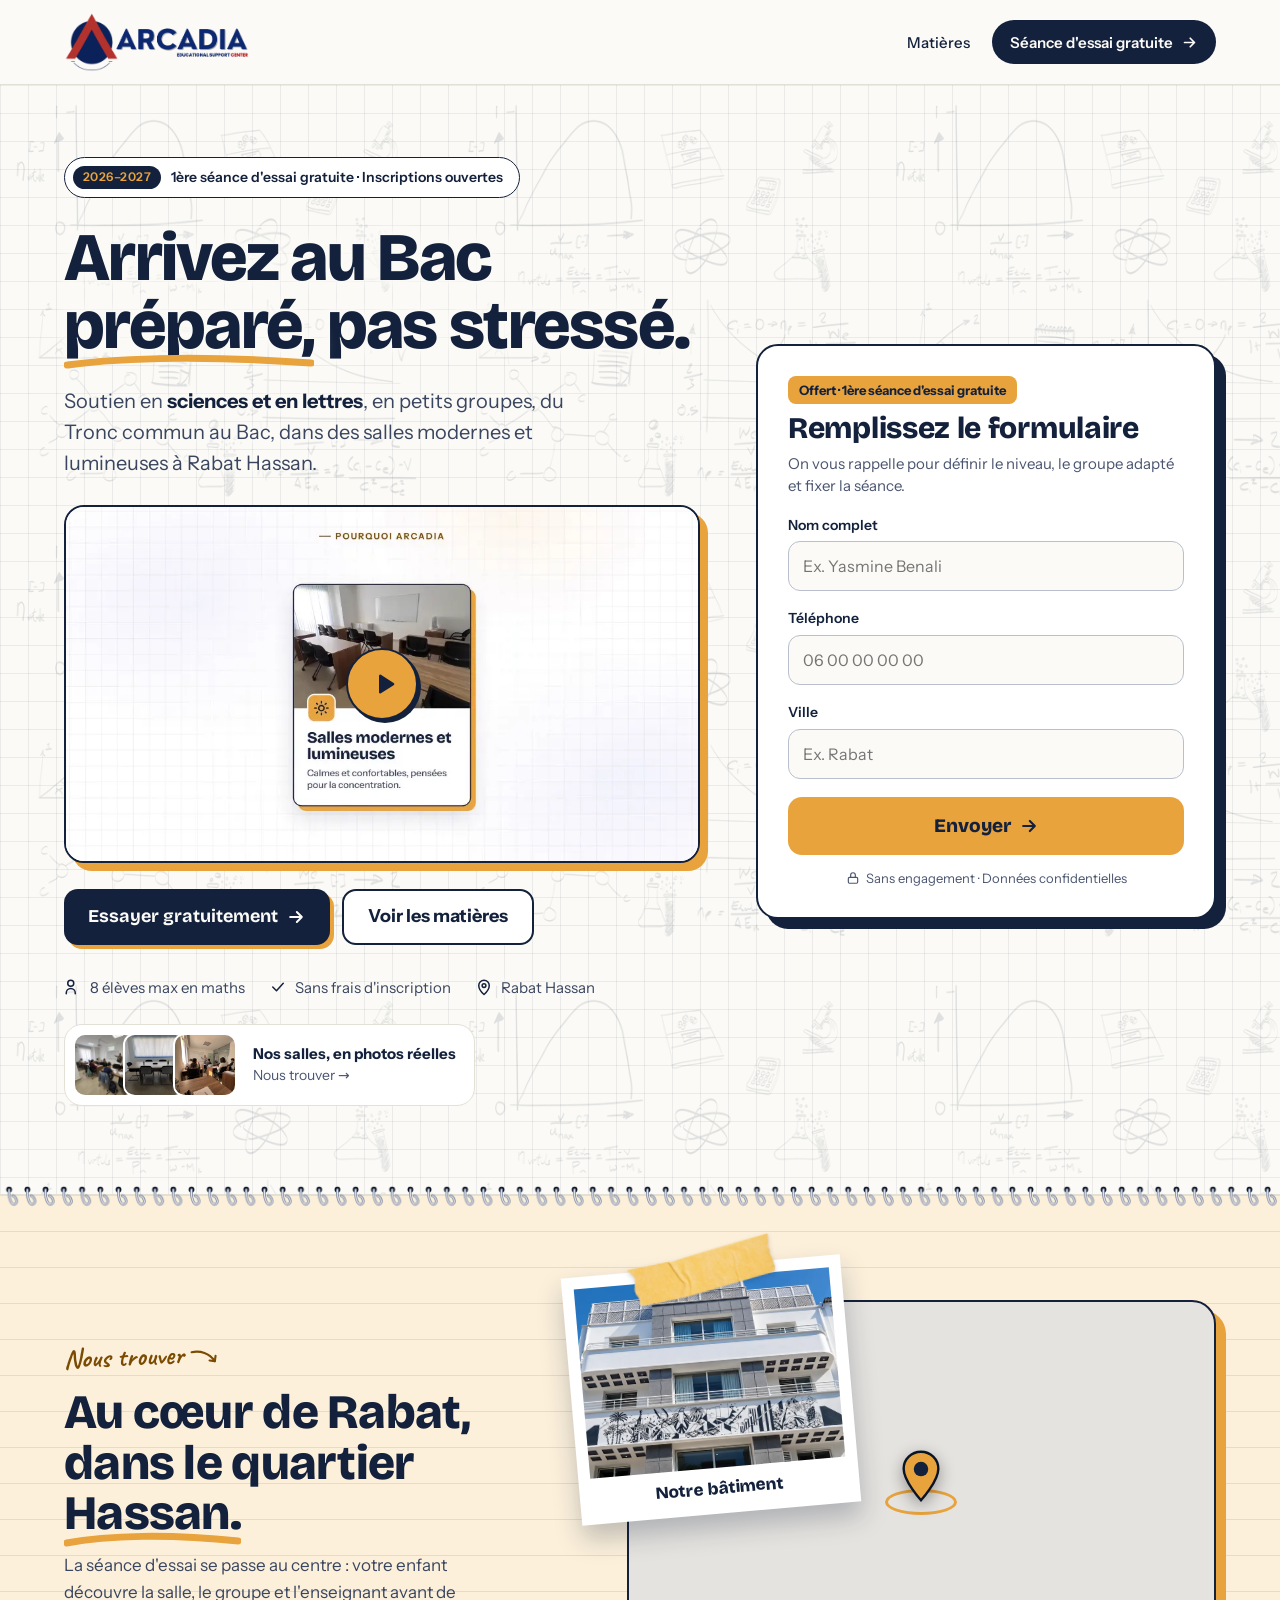
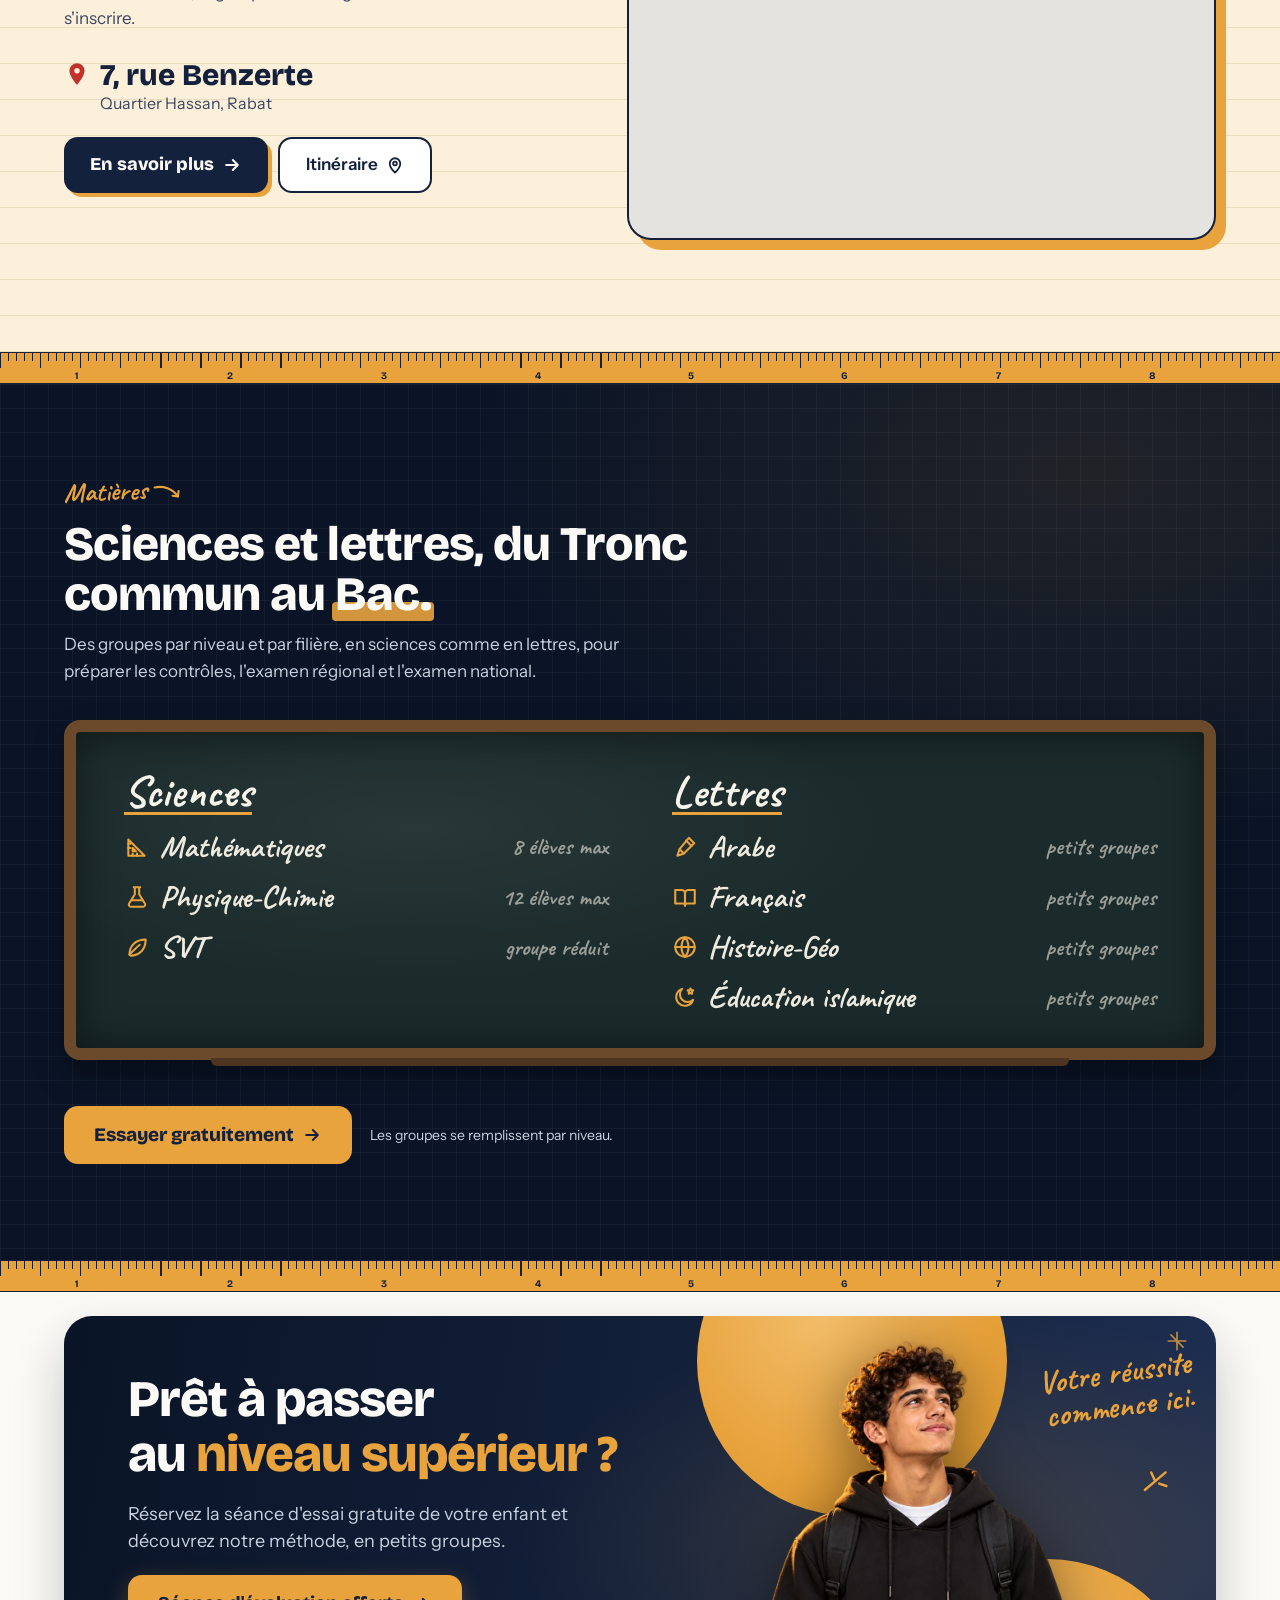
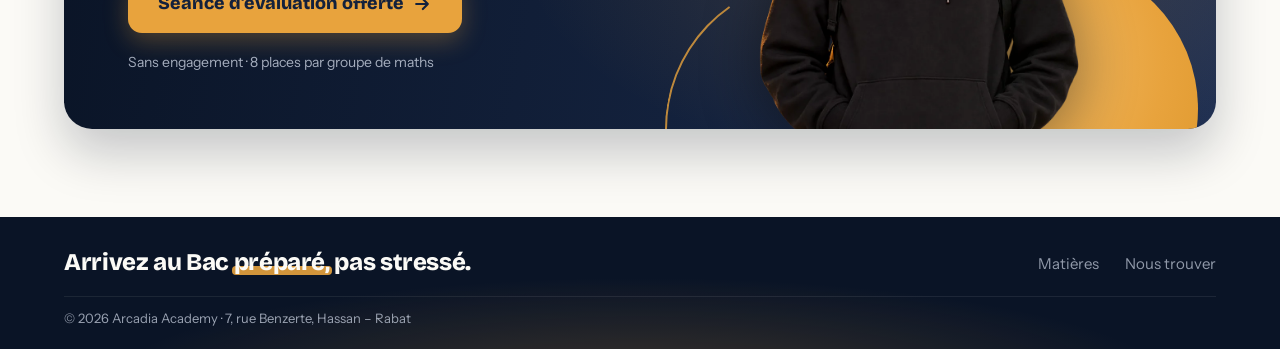
==== commit 93598af5: "V3 (/bac): final CTA button reads « Séance d'évaluation offerte » Co-Authored-By: Claude Opus 5.5 <n" ====
--- a/bac/index.html
+++ b/bac/index.html
@@ -285,7 +285,7 @@
       <div class="cta-copy">
         <h2 id="final-title">Prêt à passer<br>au <span>niveau supérieur ?</span></h2>
         <p>Réservez la séance d'essai gratuite de votre enfant et découvrez notre méthode, en petits groupes.</p>
-        <a class="btn cta-btn" href="#inscription" data-cta="final">Réserver la séance gratuite
+        <a class="btn cta-btn" href="#inscription" data-cta="final">Séance d'évaluation offerte
           <svg aria-hidden="true" width="20" height="20" viewBox="0 0 24 24" fill="none" stroke="currentColor" stroke-width="2.6" stroke-linecap="round" stroke-linejoin="round"><path d="M5 12h14M13 6l6 6-6 6"/></svg>
         </a>
         <span class="cta-note">Sans engagement · 8 places par groupe de maths</span>
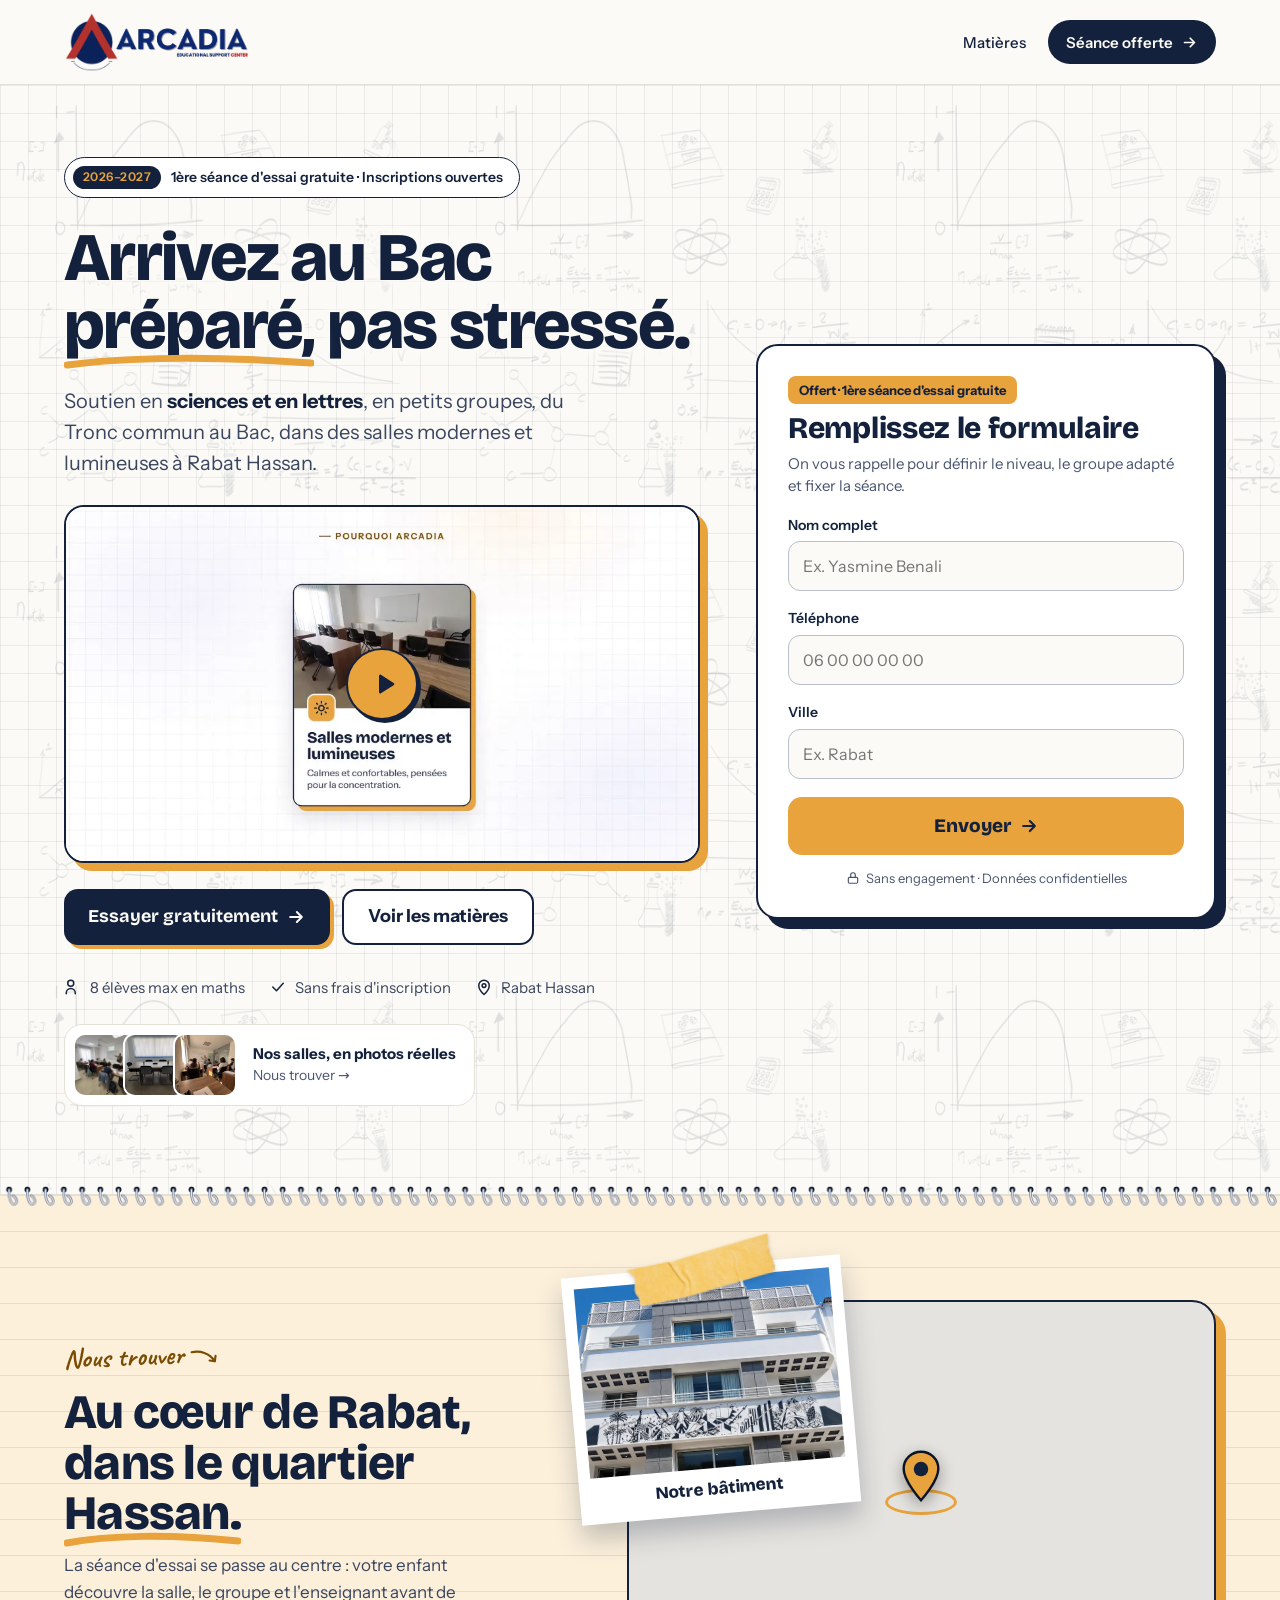
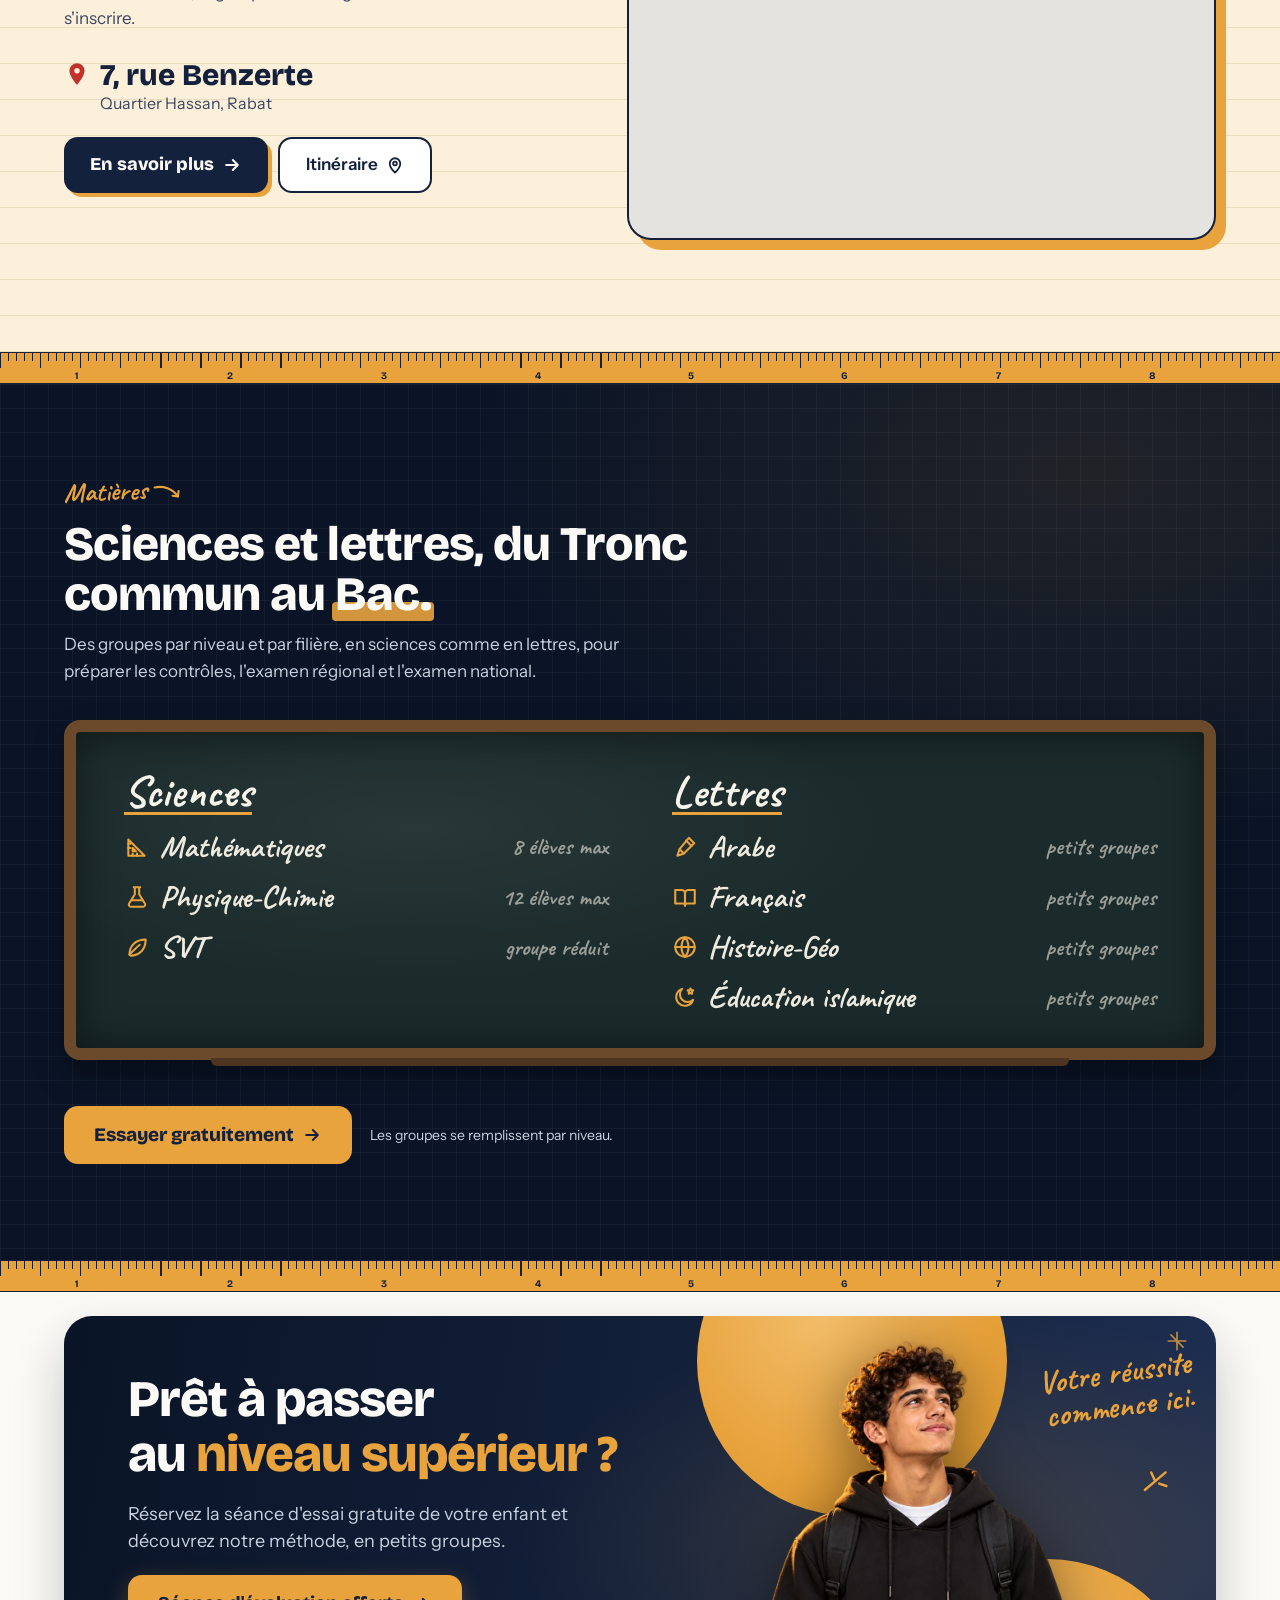
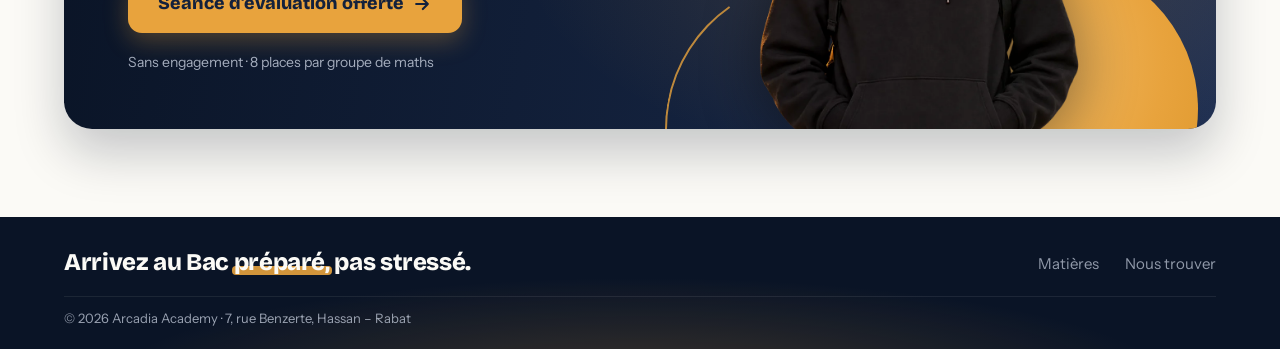
==== commit 71ea720e: "V3 (/bac): header button reads « Séance offerte » Co-Authored-By: Claude Opus 5.5 <noreply@anthropic" ====
--- a/bac/index.html
+++ b/bac/index.html
@@ -37,7 +37,7 @@
     <nav class="site-nav" aria-label="Sections">
       <a class="nav-link" href="#matieres">Matières</a>
       <a class="nav-cta" href="#inscription">
-        <span class="d-only">Séance d'essai gratuite</span><span class="m-only">Essai gratuit</span>
+        Séance offerte
         <svg class="d-only" aria-hidden="true" width="17" height="17" viewBox="0 0 24 24" fill="none" stroke="currentColor" stroke-width="2.4" stroke-linecap="round" stroke-linejoin="round"><path d="M5 12h14M13 6l6 6-6 6"/></svg>
       </a>
     </nav>
